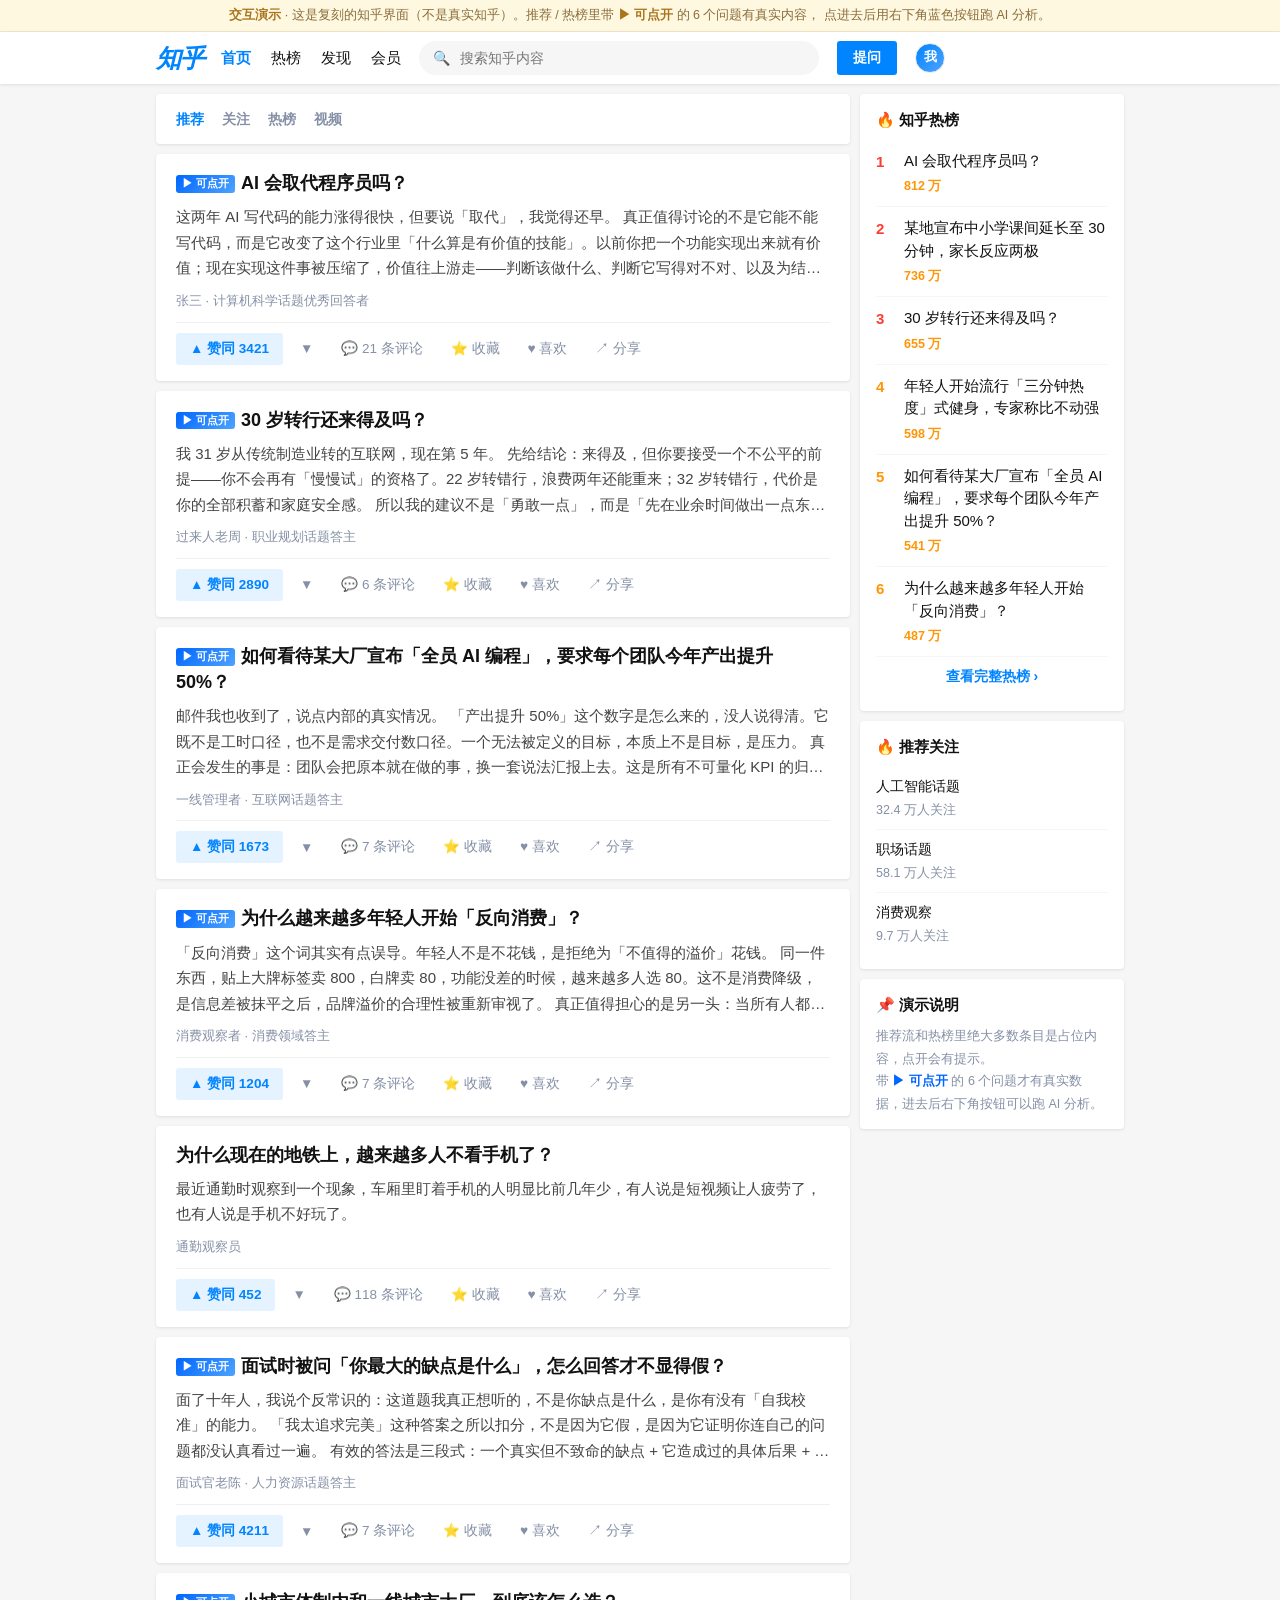
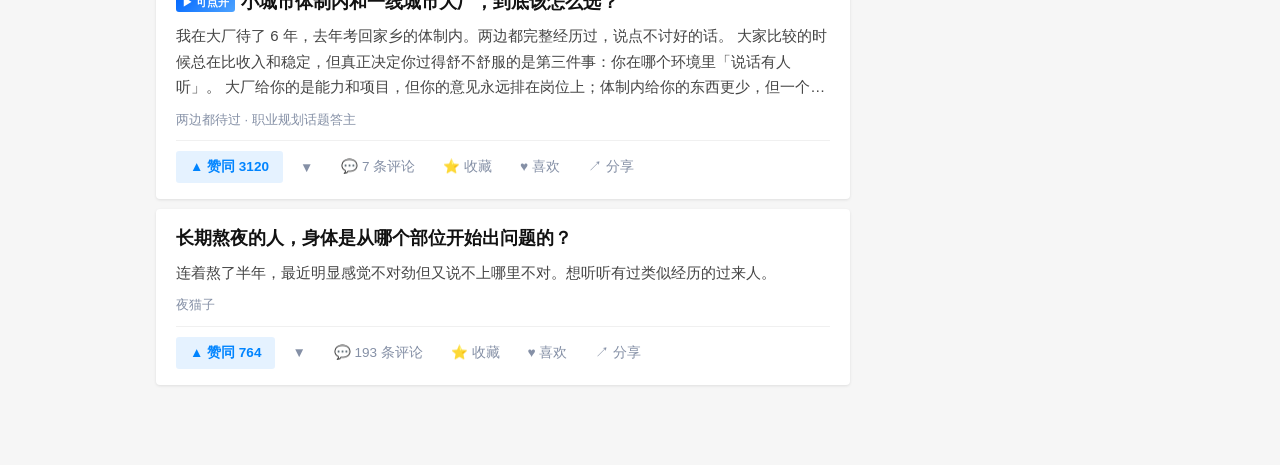
==== docs/index.html @ 2ee6fe80 "demo 上 GitHub Pages：绕开 ngrok 免费版的浏览器确认页 仓库是 public，所以把 demo.html 生成一份放到 docs/ 走 Pages 托管 —— 页面在 gith" ====
<!DOCTYPE html>
<!--
  ⚔️ 犀利评手 · 线上 Demo（复刻知乎界面）

  这一页同时干两件事，别搞混：

  1) 【交作品的公网 Demo】评委不用装扩展，打开链接就能点。
     页面自带全部样式和按钮，右下角 FAB 是五个功能的入口。
  2) 【本地联调的靶子】DOM 结构照着真知乎搭（CommentItem / data-id /
     RichContent / QuestionHeader-title），让扩展抓取走真知乎同一条路径。

  ★ 接口走同源相对路径（API = ""）★
     本地  http://localhost:8000/demo
     线上  https://你的域名/demo
     同一份代码，换域名不用改。

  ★ 结构 ★
     导航栏 → 路由：#/ 推荐  #/hot 热榜  #/discover 发现  #/vip 会员  #/q/<id> 详情
     推荐流和热榜里绝大多数条目是「演示桩」，点开会提示；
     只有 3 条（带 ▶ 标）有真实内容，能跑完整的 AI 分析流程。

  部署见「使用说明.md · 十二、把 Demo 挂到公网」。
-->
<html lang="zh-CN">
<head>
<meta charset="utf-8">
<meta name="viewport" content="width=device-width, initial-scale=1">
<title>知乎 - 有问题，就会有答案</title>
<style>
/* ═══════════════ 基础 ═══════════════ */
*{box-sizing:border-box}
body{margin:0;background:#f6f6f6;color:#121212;
  font:15px/1.6 -apple-system,BlinkMacSystemFont,"Helvetica Neue","PingFang SC","Microsoft YaHei",sans-serif}
a{color:inherit;text-decoration:none}
button{font-family:inherit}
::selection{background:#d6e8ff}

/* ═══════════════ 演示横幅 ═══════════════ */
.demo-banner{background:#fff8e1;color:#8a6d3b;font-size:12.5px;padding:6px 16px;
  border-bottom:1px solid #f0e6c8;text-align:center;line-height:1.5}
.demo-banner b{color:#a9741b}

/* ═══════════════ 顶部导航 ═══════════════ */
.zh-nav{position:sticky;top:0;z-index:900;background:#fff;box-shadow:0 1px 3px rgba(18,18,18,.1)}
.zh-nav-in{max-width:1000px;margin:0 auto;height:52px;display:flex;align-items:center;gap:18px;padding:0 16px}
.zh-logo{font-size:25px;font-weight:800;color:#0084ff;letter-spacing:-1.5px;cursor:pointer;
  font-style:italic;flex:0 0 auto;user-select:none}
.zh-tabs{display:flex;gap:20px;font-size:15px;flex:0 0 auto}
.zh-tabs a{color:#121212;padding:2px 0;cursor:pointer;white-space:nowrap}
.zh-tabs a:hover{color:#0084ff}
.zh-tabs a.on{color:#0084ff;font-weight:600}
.zh-search{flex:1 1 auto;max-width:400px;display:flex;align-items:center;gap:8px;
  background:#f6f6f6;border-radius:999px;padding:0 14px;height:34px;min-width:0}
.zh-search input{border:none;background:none;outline:none;flex:1;font-size:14px;
  font-family:inherit;min-width:0;color:#121212}
.zh-search .zh-mag{color:#8590a6;font-size:14px;flex:0 0 auto}
.zh-ask{flex:0 0 auto;padding:0 16px;height:34px;border:none;border-radius:3px;
  background:#0084ff;color:#fff;font-size:14px;font-weight:600;cursor:pointer}
.zh-ask:hover{background:#0077e6}
.zh-me{flex:0 0 auto;width:30px;height:30px;border-radius:50%;border:1px solid #ebebeb;
  background:linear-gradient(135deg,#0084ff,#4da3ff);color:#fff;font-size:13px;font-weight:600;
  display:flex;align-items:center;justify-content:center;cursor:pointer}

/* ═══════════════ 两栏布局 ═══════════════ */
.zh-main{max-width:1000px;margin:10px auto 70px;display:flex;gap:10px;
  padding:0 16px;align-items:flex-start}
.zh-content{flex:0 0 694px;max-width:694px;min-width:0}
.zh-side{flex:1 1 auto;min-width:0;position:sticky;top:62px}
@media(max-width:900px){
  .zh-main{flex-direction:column;padding:0 10px;margin-top:8px}
  .zh-content{flex:1 1 auto;max-width:none;width:100%}
  .zh-side{position:static;width:100%}
  .zh-tabs{display:none}
  .zh-search{max-width:none}
}

/* ═══════════════ 通用卡片 ═══════════════ */
.zh-card{background:#fff;border-radius:4px;box-shadow:0 1px 3px rgba(18,18,18,.1);
  margin-bottom:10px;overflow:hidden}
.zh-card-pad{padding:16px 20px}

/* ═══════════════ 问题详情头 ═══════════════ */
.zh-qhead{padding:20px 22px}
.QuestionHeader-title{margin:0;font-size:22px;font-weight:600;line-height:1.4}
.zh-qtags{margin-top:12px;display:flex;gap:8px;flex-wrap:wrap;align-items:center}
.zh-tag{background:#eef3f9;color:#4a7ab5;font-size:12px;padding:3px 9px;border-radius:3px;
  cursor:pointer}
.zh-tag:hover{background:#e2ecf8}
.zh-qbtns{margin-top:16px;display:flex;gap:10px;align-items:center;flex-wrap:wrap}
.zh-btn-blue{background:#0084ff;color:#fff;border:none;border-radius:3px;
  padding:8px 18px;font-size:14px;font-weight:600;cursor:pointer}
.zh-btn-blue:hover{background:#0077e6}
.zh-btn-ghost{background:rgba(0,132,255,.1);color:#0084ff;border:1px solid #0084ff;
  border-radius:3px;padding:8px 18px;font-size:14px;font-weight:600;cursor:pointer}
.zh-btn-ghost:hover{background:rgba(0,132,255,.18)}
.zh-btn-plain{background:#fff;color:#8590a6;border:1px solid #ebebeb;border-radius:3px;
  padding:8px 18px;font-size:14px;cursor:pointer}
.zh-bar{display:flex;gap:18px;margin-top:14px;padding-top:12px;border-top:1px solid #f0f0f0;
  font-size:13px;color:#8590a6;flex-wrap:wrap}
.zh-bar b{color:#121212;font-weight:600}

/* ═══════════════ 回答 ═══════════════ */
.zh-author{display:flex;align-items:center;gap:9px}
.zh-a-avatar{width:38px;height:38px;border-radius:50%;flex:0 0 38px;
  background:linear-gradient(135deg,#0084ff,#4da3ff);color:#fff;
  display:flex;align-items:center;justify-content:center;font-weight:600;font-size:15px}
.zh-a-meta{min-width:0}
.zh-a-name{font-size:15px;font-weight:600;color:#444}
.zh-a-badge{font-size:12px;color:#8590a6;margin-top:1px}
.RichContent{margin-top:14px;font-size:15px;line-height:1.85;color:#121212;white-space:pre-wrap}
.zh-actions{display:flex;gap:6px;margin-top:16px;align-items:center;flex-wrap:wrap}
.zh-vote{background:rgba(0,132,255,.1);color:#0084ff;font-weight:600;border:none;
  border-radius:3px;padding:7px 14px;cursor:pointer;font-size:14px}
.zh-vote.on{background:#0084ff;color:#fff}
.zh-vote-down{background:rgba(0,132,255,.1);color:#0084ff;border:none;border-radius:3px;
  padding:7px 10px;cursor:pointer;font-size:14px}
.zh-act{background:none;border:none;color:#8590a6;font-size:14px;cursor:pointer;
  padding:7px 11px;border-radius:3px}
.zh-act:hover{background:#f6f6f6;color:#175199}
.zh-cmt-count{font-size:13px;color:#8590a6;margin-top:14px;padding-top:12px;
  border-top:1px solid #f0f0f0;font-weight:600}

/* ═══════════════ 评论（对齐真知乎 DOM，扩展靠这些类名抓取） ═══════════════ */
.CommentList{margin-top:2px}
.CommentItem{padding:12px 0;border-bottom:1px solid #f6f6f6}
.CommentItem:last-child{border-bottom:none}
.CommentItem-inner{display:flex;gap:10px}
.CommentItem-avatar{width:32px;height:32px;border-radius:50%;flex:0 0 32px;
  background:#e0e6ef;color:#8590a6;font-size:13px;
  display:flex;align-items:center;justify-content:center}
.CommentItem-main{flex:1;min-width:0}
.CommentItem-author{font-size:14px;font-weight:600;color:#444}
.CommentItem-text{margin-top:4px;color:#1a1a1a;word-break:break-word;line-height:1.7}
.CommentItem-footer{margin-top:6px;font-size:13px;color:#8590a6;display:flex;
  gap:16px;align-items:center}
.CommentItem-like{background:none;border:none;padding:0;cursor:pointer;color:#8590a6;
  font-size:13px}
.CommentItem-like:hover{color:#0084ff}

/* ═══════════════ 侧栏 ═══════════════ */
.zh-side-card{background:#fff;border-radius:4px;box-shadow:0 1px 3px rgba(18,18,18,.1);
  padding:14px 16px;margin-bottom:10px}
.zh-side-title{font-size:15px;font-weight:600;margin-bottom:8px;display:flex;
  align-items:center;gap:6px}
.zh-side-item{padding:9px 0;border-bottom:1px solid #f6f6f6;cursor:pointer;
  font-size:14px;line-height:1.55}
.zh-side-item:last-child{border-bottom:none}
.zh-side-item:hover{color:#0084ff}
.zh-side-sub{font-size:12.5px;color:#8590a6;margin-top:3px}
.zh-rank{display:inline-block;width:20px;font-weight:700;color:#ff9607;flex:0 0 20px}
.zh-rank.top{color:#ff3b30}
.zh-hot-row{display:flex;gap:8px;padding:10px 0;border-bottom:1px solid #f6f6f6;
  cursor:pointer;align-items:flex-start}
.zh-hot-row:last-child{border-bottom:none}
.zh-hot-row:hover .zh-hot-title{color:#0084ff}
.zh-hot-title{font-size:15px;line-height:1.5;color:#121212}
.zh-hot-meta{font-size:12.5px;color:#8590a6;margin-top:4px}
.zh-hot-heat{color:#ff9607;font-weight:600}

/* ═══════════════ 推荐流卡片 ═══════════════ */
.feed-title{font-size:18px;font-weight:600;line-height:1.45;margin:0 0 8px;cursor:pointer;
  display:block}
.feed-title:hover{color:#175199}
.feed-excerpt{font-size:15px;line-height:1.7;color:#444;margin:0 0 10px;
  display:-webkit-box;-webkit-line-clamp:3;-webkit-box-orient:vertical;overflow:hidden}
.feed-author{font-size:13px;color:#8590a6;margin-bottom:10px}
.feed-actions{display:flex;gap:6px;align-items:center;flex-wrap:wrap;
  border-top:1px solid #f0f0f0;padding-top:10px}
.feed-actions .zh-act,.feed-actions .zh-vote{font-size:13.5px}
.zh-badge-live{display:inline-block;font-size:11px;font-weight:700;color:#fff;
  background:linear-gradient(135deg,#0066ff,#4da3ff);border-radius:3px;
  padding:1px 6px;margin-right:6px;vertical-align:2px}

/* ═══════════════ 发现 / 会员 ═══════════════ */
.disc-grid{display:grid;grid-template-columns:1fr 1fr;gap:10px}
@media(max-width:900px){.disc-grid{grid-template-columns:1fr}}
.disc-item{background:#fff;border-radius:4px;box-shadow:0 1px 3px rgba(18,18,18,.1);
  padding:16px 18px}
.disc-item h3{margin:0 0 8px;font-size:16px;font-weight:600}
.disc-item p{margin:0;font-size:13.5px;color:#8590a6;line-height:1.6}
.vip-banner{background:linear-gradient(120deg,#2b2b33,#4a4a58);color:#f5d9a0;
  border-radius:4px;padding:24px 26px;margin-bottom:10px;
  box-shadow:0 1px 3px rgba(18,18,18,.1)}
.vip-banner h2{margin:0 0 8px;font-size:20px;font-weight:700;letter-spacing:1px}
.vip-banner p{margin:0;font-size:13.5px;color:#c9c9d4;line-height:1.7}

/* ═══════════════ 空态 / 提示 ═══════════════ */
.zh-empty{background:#fff;border-radius:4px;box-shadow:0 1px 3px rgba(18,18,18,.1);
  padding:40px 24px;text-align:center;color:#8590a6;font-size:14px;line-height:1.8}
.zh-empty b{display:block;font-size:16px;color:#121212;margin-bottom:8px}
#zh-toast{position:fixed;left:50%;bottom:96px;transform:translateX(-50%) translateY(10px);
  background:rgba(18,18,18,.88);color:#fff;font-size:13.5px;line-height:1.6;
  padding:11px 18px;border-radius:8px;z-index:2147483600;max-width:min(560px,90vw);
  opacity:0;pointer-events:none;transition:opacity .2s,transform .2s;text-align:center}
#zh-toast.show{opacity:1;transform:translateX(-50%) translateY(0)}

/* ═══════════════ AI 诊断卡（争论焦点 + 立场比例条 + 相关帖子） ═══════════════ */
.zx-diagnosis{background:#fff;border-radius:4px;box-shadow:0 1px 3px rgba(18,18,18,.1);
  padding:16px 20px;margin-bottom:10px;font-size:13.5px;color:#1a1a1a;line-height:1.7}
.zx-diag-head{display:flex;align-items:center;gap:8px;font-weight:700;color:#0066ff;
  margin-bottom:10px;flex-wrap:wrap}
.zx-ai-chip{font-size:10px;font-weight:700;color:#fff;
  background:linear-gradient(135deg,#0066ff,#4da3ff);border-radius:4px;padding:2px 6px}
.zx-src{font-size:11px;font-weight:700;padding:1px 9px;border-radius:999px;
  background:#f0f0f0;color:#8590a6}
.zx-src.live{background:#e7f8f0;color:#0fa968}
.zx-src.mock{background:#fef4e6;color:#f59e0b}
.zx-src.cache{background:#ecf3ff;color:#0066ff}
.zx-core{background:#ecf3ff;border-radius:8px;padding:11px 13px;font-size:13.5px;
  line-height:1.7;color:#121212}
.zx-stance-bar{margin:12px 0 4px}
.zx-stance-bar-in{display:flex;height:16px;border-radius:8px;overflow:hidden;background:#eee}
.zx-stance-seg{height:100%;transition:width .5s ease}
.zx-stance-seg.agree{background:#0fa968}
.zx-stance-seg.neutral{background:#f59e0b}
.zx-stance-seg.oppose{background:#ef4444}
.zx-stance-labels{display:flex;justify-content:space-between;font-size:12px;
  color:#666;margin-top:6px}
.zx-progress{font-size:12.5px;color:#8590a6;margin-top:10px}
.zx-related{margin-top:12px;border-top:1px dashed #d8e6ff;padding-top:10px}
.zx-related-title{font-size:12.5px;font-weight:700;color:#0066ff;margin-bottom:6px}
.zx-related-item{font-size:13px;line-height:1.6;margin:5px 0}
.zx-related-item a{color:#0066ff}
.zx-related-item span{color:#8590a6}
.zx-err{color:#b91c1c;font-size:13px;margin-top:8px;line-height:1.7}

/* ═══════════════ 评论下的分析卡 ═══════════════ */
.zx-host{margin-top:8px}
.zx-card{background:#f4f8ff;border:1px solid #e0ecff;border-left:3px solid #0066ff;
  border-radius:8px;padding:11px 13px;font-size:13px;color:#1a1a1a;line-height:1.6;
  animation:zx-in .28s ease}
@keyframes zx-in{from{opacity:0;transform:translateY(-4px)}to{opacity:1;transform:none}}
.zx-card-head{display:flex;align-items:center;gap:8px;margin-bottom:7px}
.zx-brand{font-size:12px;font-weight:700;color:#0066ff}
.zx-stance{margin-left:auto;font-size:11px;font-weight:700;padding:2px 9px;
  border-radius:999px;white-space:nowrap}
.zx-stance.agree{background:#e7f8f0;color:#0fa968}
.zx-stance.oppose{background:#fdeceb;color:#ef4444}
.zx-stance.neutral{background:#fef4e6;color:#f59e0b}
.zx-block{background:#f5f9ff;border:1px solid #e0ecff;border-radius:7px;
  padding:7px 10px;margin-bottom:6px}
.zx-block-row{font-size:12.5px;color:#444;line-height:1.6}
.zx-block-row b{color:#1e6fff;font-size:11px;margin-right:6px}
.zx-flaws{border:1px solid #ffd9d9;background:#fff6f6;border-radius:7px;
  padding:8px 10px;margin-top:2px}
.zx-flaws-title{font-size:11px;font-weight:700;color:#ef4444;letter-spacing:1px;
  margin-bottom:5px}
.zx-flaw{display:flex;gap:8px;align-items:flex-start;margin:4px 0;font-size:12px}
.zx-flaw-badge{flex:0 0 auto;font-weight:700;color:#ef4444;background:#ffe3e3;
  border:1px solid #ffc9c9;border-radius:6px;padding:0 7px;font-size:11px;
  line-height:1.8;white-space:nowrap}
.zx-flaw-desc{color:#b91c1c;line-height:1.6}

/* ═══════════════ 悬浮 FAB（五个功能收成一个，展开式） ═══════════════ */
#zx-fab{position:fixed;right:22px;bottom:22px;z-index:2147483000}
#zx-fab-main{width:58px;height:58px;border-radius:50%;border:none;
  background:linear-gradient(135deg,#0066ff,#4da3ff);color:#fff;font-size:23px;
  cursor:pointer;box-shadow:0 6px 22px rgba(0,102,255,.45);line-height:1;
  transition:transform .2s}
#zx-fab-main:hover{transform:scale(1.06)}
#zx-fab.open #zx-fab-main{transform:rotate(45deg)}
#zx-fab-menu{position:absolute;right:2px;bottom:70px;display:none;
  flex-direction:column;gap:9px;align-items:flex-end}
#zx-fab.open #zx-fab-menu{display:flex}
.zx-fab-item{border:none;border-radius:20px;padding:10px 17px;font-size:13.5px;
  font-weight:600;color:#fff;cursor:pointer;white-space:nowrap;
  box-shadow:0 4px 14px rgba(0,0,0,.22)}
.zx-fab-item:disabled{opacity:.6;cursor:default}
.zx-fab-item.b1{background:#0066ff}
.zx-fab-item.b2{background:#00897b}
.zx-fab-item.b3{background:#7c4dff}
.zx-fab-item.b4{background:#e65100}

/* ═══════════════ 右侧抽屉（思维导图 / 写评论 / 故事） ═══════════════ */
.zx-drawer{position:fixed;top:0;right:0;width:440px;max-width:100vw;height:100vh;background:#fff;
  z-index:2147483001;box-shadow:-4px 0 24px rgba(0,0,0,.16);overflow-y:auto;
  padding:18px;box-sizing:border-box;font-size:13.5px;color:#1a1a1a;line-height:1.65}
@media(max-width:520px){.zx-drawer{width:100vw}}
.zx-drawer-mask{position:fixed;inset:0;background:rgba(0,0,0,.28);z-index:2147483000}
.zr-head{display:flex;align-items:center;gap:8px;font-size:15.5px;font-weight:700;
  color:#0066ff;margin-bottom:12px}
.zr-close{margin-left:auto;background:none;border:none;font-size:21px;cursor:pointer;
  color:#999;line-height:1}
.zr-count{color:#8590a6;font-size:12.5px;margin-bottom:10px}
.zr-draft{width:100%;min-height:110px;border:1px solid #ebebeb;border-radius:8px;
  padding:11px;font-size:13.5px;box-sizing:border-box;font-family:inherit;
  line-height:1.7;outline:none;resize:vertical}
.zr-draft:focus{border-color:#0084ff}
.zr-bar{display:flex;align-items:center;gap:10px;margin:9px 0;font-size:12.5px;
  color:#8590a6}
.zr-verdict{background:#ecf3ff;border-radius:7px;padding:10px 12px;margin-bottom:8px}
.zr-p-flaw{border:1px solid #ffd9d9;background:#fff6f6;border-radius:7px;
  padding:9px 11px;margin-bottom:7px;font-size:13px}
.zr-pf-name{font-weight:700;color:#ef4444}
.zr-pf-claim{color:#b91c1c;margin:3px 0}
.zr-pf-why{color:#444}
/* 2026-09-15：「改好的版本」(.zr-p-rewrite) 按需求去掉了 —— 用户要的是判断和
   参考资料，不是代笔。这两条留着的只有历史包袱，别再写回去。 */
.zr-viewpoint{background:#f7f7fa;border-radius:7px;padding:9px 11px;margin-bottom:7px;
  font-size:13px;color:#444;line-height:1.65}
.zr-viewpoint b{color:#1e6fff;font-size:11.5px;margin-right:6px}
.zr-p-loading{color:#8590a6;font-size:13px}
.zr-p-ok{font-size:12.5px;color:#0fa968;background:#f0fbf6;border-radius:7px;padding:8px 11px}
.zr-related-item{font-size:12.5px;line-height:1.6;padding:7px 0;border-bottom:1px solid #f0f0f0}
.zr-related-item:last-child{border-bottom:none}
.zr-related-reason{font-size:11.5px;color:#8590a6;margin-top:2px}
.zr-item{padding:11px 0;border-bottom:1px solid #f0f0f0;cursor:pointer}
.zr-item:last-child{border-bottom:none}
.zr-item:hover .zr-item-t{color:#0066ff}
.zr-item-t{font-size:14px;font-weight:600;line-height:1.5}
.zr-item-d{font-size:12.5px;color:#8590a6;margin-top:4px;line-height:1.6}

/* ═══════════════ 思维导图（真·树，带连接线） ═══════════════ */
.zx-tree{margin-top:10px;font-size:13.5px}
.zx-tree ul{list-style:none;margin:0;padding-left:18px;position:relative}
.zx-tree > ul{padding-left:0}
.zx-tree li{position:relative;padding:4px 0 4px 18px}
.zx-tree > ul > li{padding-left:0}
.zx-tree li::before{content:"";position:absolute;left:0;top:0;bottom:0;
  border-left:1px solid #cfe0ff}
.zx-tree li:last-child::before{bottom:auto;height:18px}
.zx-tree li::after{content:"";position:absolute;left:0;top:18px;width:14px;
  border-top:1px solid #cfe0ff}
.zx-tree > ul > li::before,.zx-tree > ul > li::after{display:none}
.zx-node{display:inline-block;background:#f4f8ff;border:1px solid #e0ecff;
  border-radius:6px;padding:3px 10px;line-height:1.6;color:#1a1a1a}
.zx-node.root{background:linear-gradient(135deg,#0066ff,#4da3ff);color:#fff;
  border:none;font-weight:700;padding:6px 14px;border-radius:8px;font-size:14.5px}
.zx-node.l1{background:#ecf3ff;border-color:#cfe0ff;font-weight:600;color:#12508f}

/* ── 争议地图（首屏）：阵营比例条 + 阵营卡 + 被埋没的好评论 ── */
.zc-sec{font-size:13px;font-weight:700;color:#1a1a1a;margin:14px 0 8px;display:flex;align-items:center;gap:6px}
.zc-note{font-size:12px;color:#8590a6;line-height:1.6}
.zc-bar{display:flex;height:16px;border-radius:8px;overflow:hidden;background:#eee;margin:8px 0 6px}
.zc-seg{height:100%;transition:width .4s ease}
.zc-legends{display:flex;flex-wrap:wrap;gap:6px 14px;font-size:12px;color:#444;margin-bottom:12px}
.zc-legend{display:inline-flex;align-items:center;gap:5px}
.zc-legend i{width:9px;height:9px;border-radius:3px;display:inline-block}
.zc-camp{border:1px solid #eee;border-radius:8px;padding:10px 12px;margin-bottom:8px;
  border-left:3px solid #ccc;background:#fff}
.zc-camp-head{display:flex;align-items:center;gap:8px;margin-bottom:4px}
.zc-camp-name{font-size:13px;font-weight:700;color:#1a1a1a}
.zc-camp-size{font-size:11px;color:#8590a6;margin-left:auto;white-space:nowrap}
.zc-camp-claim{font-size:12.5px;color:#444;line-height:1.6;margin-bottom:6px}
.zc-grounds{display:flex;flex-wrap:wrap;gap:5px;margin:6px 0}
.zc-ground{font-size:11px;background:#f4f8ff;border:1px solid #e0ecff;color:#12508f;
  border-radius:999px;padding:2px 9px}
.zc-quote{font-size:12.5px;color:#555;background:#fafafa;border-radius:7px;
  padding:8px 10px;line-height:1.6;margin-top:6px}
.zc-quote-who{font-size:11px;color:#8590a6;margin-top:4px}
.zc-gem{border:1px solid #e6f4ec;background:#f7fdfa;border-radius:8px;padding:9px 11px;margin-bottom:8px}
.zc-gem-meta{display:flex;gap:12px;font-size:11px;color:#8590a6;margin-bottom:4px}
.zc-gem-text{font-size:12.5px;color:#1a1a1a;line-height:1.6}
.zc-gem-why{font-size:11.5px;color:#2a9d8f;margin-top:5px;line-height:1.5}
.zc-folder{margin:14px 0 0;border-top:1px solid #f0f0f0;padding-top:10px}
</style>
</head>
<body>

<div class="demo-banner">
  <b>交互演示</b> · 这是复刻的知乎界面（不是真实知乎）。推荐 / 热榜里带 <b>▶ 可点开</b> 的 6 个问题有真实内容，
  点进去后用右下角蓝色按钮跑 AI 分析。
</div>

<nav class="zh-nav">
  <div class="zh-nav-in">
    <div class="zh-logo" id="zh-logo">知乎</div>
    <div class="zh-tabs" id="zh-tabs">
      <a data-route="#/">首页</a>
      <a data-route="#/hot">热榜</a>
      <a data-route="#/discover">发现</a>
      <a data-route="#/vip">会员</a>
    </div>
    <div class="zh-search">
      <span class="zh-mag">🔍</span>
      <input id="zh-q" placeholder="搜索知乎内容" autocomplete="off">
    </div>
    <button class="zh-ask" id="zh-ask">提问</button>
    <div class="zh-me" title="演示账号">我</div>
  </div>
</nav>

<div class="zh-main">
  <div class="zh-content" id="zh-content"></div>
  <aside class="zh-side" id="zh-side"></aside>
</div>

<div id="zx-fab" hidden>
  <div id="zx-fab-menu">
    <button class="zx-fab-item b1" id="zx-act-analyze">⚔️ 分析这个帖子的评论</button>
    <button class="zx-fab-item b3" id="zx-act-polish">✍️ 写评论 · 实时润色</button>
    <button class="zx-fab-item b2" id="zx-act-mindmap">🧠 正文转思维导图</button>
    <button class="zx-fab-item b4" id="zx-act-story">📚 知乎故事 / 知识</button>
  </div>
  <button id="zx-fab-main" title="犀利评手">✚</button>
</div>

<div id="zh-toast"></div>

<script>
/* ═══════════════════════════════════════════════════════════════
   犀利评手 · Demo 前端（纯静态，不依赖浏览器扩展）
   ═══════════════════════════════════════════════════════════════ */
(function () {
  // 同源相对路径 —— 本地 http://localhost:8000/demo 和公网部署后都不用改
  // 这一份托管在 GitHub Pages 上，页面和 API 不同源，必须写绝对地址。
  // 生成来源：backend/demo.html（那边是同源相对路径）。改完 demo.html 要重新生成，
  // 见 docs/README.md。
  const API = "https://exorcism-irritably-stump.ngrok-free.dev";
  // GitHub Pages 版专用：页面在 github.io、API 在 ngrok，不同源。
  // ngrok 免费版会对浏览器发的 GET 插一页确认页（POST 不受影响），
  // 官方给的开关就是这个头。Api 之外的一律不碰。
  const _fetch = window.fetch.bind(window);
  window.fetch = function (input, init) {
    const url = typeof input === "string" ? input : ((input && input.url) || "");
    if (url.indexOf(API) === 0) {
      init = Object.assign({}, init);
      const h = Object.assign({}, init.headers || {});
      h["ngrok-skip-browser-warning"] = "1";
      init.headers = h;
    }
    return _fetch(input, init);
  };


  // 调样式又不想烧直答额度时，在控制台执行：localStorage.zhaMock = 1
  // 恢复真实调用：localStorage.removeItem("zhaMock")
  // ⚠ 绝对不要把它写成常量 true —— 那样线上演示永远显示假数据。
  const FORCE = (() => {
    try { return localStorage.getItem("zhaMock") ? "?force=mock" : ""; } catch (e) { return ""; }
  })();

  function esc(s) { const d = document.createElement("div"); d.textContent = s == null ? "" : String(s); return d.innerHTML; }

  let toastTimer = null;
  function toast(msg, ms) {
    const t = document.getElementById("zh-toast");
    t.innerHTML = msg;
    t.classList.add("show");
    clearTimeout(toastTimer);
    toastTimer = setTimeout(() => t.classList.remove("show"), ms || 3200);
  }

  /* ═══════════ 数据 ═══════════ */

  // 三个「真的有内容」的问题。评论写作 [作者, 正文, 赞数]
  const QUESTIONS = {
    q1: {
      title: "AI 会取代程序员吗？",
      topics: ["计算机", "人工智能", "职业发展"],
      followers: "1.2 万",
      views: "18.7 万",
      answers: [
        {
          id: "a1", author: "张三", avatar: "张", badge: "计算机科学话题优秀回答者",
          likes: 3421,
          content: "这两年 AI 写代码的能力涨得很快，但要说「取代」，我觉得还早。\n\n真正值得讨论的不是它能不能写代码，而是它改变了这个行业里「什么算是有价值的技能」。以前你把一个功能实现出来就有价值；现在实现这件事被压缩了，价值往上游走——判断该做什么、判断它写得对不对、以及为结果负责。\n\n所以我的结论是：被取代的不是程序员，是「只负责把需求翻译成代码」这个岗位形态。",
          comments: [
            ["李工程师", "AI 就是个提效工具，程序员的价值会从写代码转向做架构和判断。会用它的人不会被淘汰，拒绝用的人才会。", 213],
            ["老王", "扯淡。我们团队用了半年，AI 只能写写样板代码，稍微复杂一点的业务逻辑就开始胡说八道，每次都要人工兜底，反而更慢。", 187],
            ["陈某某", "我觉得关键不是会不会取代，而是初级岗位会先消失。以前招 5 个初级，现在招 1 个能指挥 AI 的。", 156],
            ["数据派", "某机构 2025 年的报告说，用了 AI 的团队平均产出提升 26%，但同时代码返工率上升了 11%。这组数字比吵架有用。", 142],
            ["路人甲", "程序员就是矫情，当年计算器出来的时候算盘师傅也这么喊，现在谁还记得算盘？", 98],
            ["怀疑论者", "说 AI 取代程序员的，基本都是卖课的。真正在一线的人根本没时间发帖，都在改 bug。", 88],
            ["十二年后端", "我做了 12 年后端，说句掏心窝的话：AI 最可怕的不是写代码，是它让管理层觉得「不需要那么多人了」。我们组今年 HC 直接砍半。", 76],
            ["冷静一下", "楼上的担心是有道理的，但 HC 砍半跟 AI 关系不大吧，大环境本来就是降本增效，AI 只是个好用的借口。", 64],
            ["应届生小张", "作为一个刚毕业的人，我确实焦虑。投了 200 份简历没回音，看到这个帖子更慌了。", 52],
            ["教育观察", "这个话题其实应该放到教育层面聊——如果 AI 能做初级工作，那大学还该不该教那些基础语法？", 41],
            ["一线搬砖", "补充一个数据点：我们公司上 Copilot 之后，写代码是快了，但 code review 的时间反而涨了，因为要花更多精力看它有没有埋坑。", 37],
            ["并发老哥", "AI 写不了并发，这是硬伤。真出线上问题的时候，它给的那些方案一个都不能用，还得人来扛。", 29],
            ["附议", "楼上说得对，工具就是工具。", 12],
            ["谁的代码不是抄的", "笑死，谁的代码不是抄的？AI 抄得比人快而已，凭什么说它不行。", 8],
            ["老油条", "说白了，还是看老板想不想裁人。AI 只是给了个由头，想裁的总能找到理由。", 5],
          ],
        },
        {
          id: "a2", author: "李四", avatar: "李", badge: "互联网行业从业者",
          likes: 876,
          content: "补充一个被忽略的角度：AI 对程序员的冲击是不均匀的。\n\n写 CRUD、写胶水代码、写单元测试这一类「规格明确」的活，确实在被快速吃掉。但排查线上问题、做技术选型、跟产品吵架这三件事，AI 目前一点脾气都没有。\n\n所以与其焦虑「会不会被取代」，不如看看自己每天的时间花在这两类事上各占多少。",
          comments: [
            ["架构师老赵", "同意「不均匀」这个说法。我们组现在招人的标准已经变了，不太看你会不会写某个框架，看你能不能把一个模糊需求拆清楚。", 89],
            ["小透明", "排查线上问题 AI 真的不行吗？我最近用 AI 分析日志挺顺的。", 42],
            ["运维老兵", "日志分析是模式匹配，那是 AI 强项。但「这个报警该不该半夜叫醒人」这种判断它做不了，因为它不承担后果。", 61],
            ["产品经理甲", "看到「跟产品吵架」被点名了，笑不出来。", 133],
            ["刚转行的", "那像我这种半路出家、基础不牢的，是不是等于被判死刑了。", 27],
            ["夜校学生", "楼上的别慌，我 32 岁转的行，现在第二年。工具变了而已，逻辑思维和脸皮厚度才是硬通货。", 55],
          ],
        },
      ],
    },

    q2: {
      title: "为什么越来越多年轻人开始「反向消费」？",
      topics: ["消费", "社会现象", "年轻人"],
      followers: "8734",
      views: "9.2 万",
      answers: [
        {
          id: "b1", author: "消费观察者", avatar: "消", badge: "消费领域答主",
          likes: 1204,
          content: "「反向消费」这个词其实有点误导。年轻人不是不花钱，是拒绝为「不值得的溢价」花钱。\n\n同一件东西，贴上大牌标签卖 800，白牌卖 80，功能没差的时候，越来越多人选 80。这不是消费降级，是信息差被抹平之后，品牌溢价的合理性被重新审视了。\n\n真正值得担心的是另一头：当所有人都在比价，愿意为设计、为品质多付钱的人变少，创新就没人为它买单了。",
          comments: [
            ["月光族代表", "说白了就是没钱。别把被迫省钱包装成理性选择，我要是年入百万我也想买什么买什么。", 342],
            ["理性派", "不完全同意。我年收入还行，但确实不买名牌包了，因为发现背出去也没人在意。溢价买的是自我感觉，这几年这东西贬值了。", 198],
            ["品牌策划", "作为从业者说一句：溢价的支撑是「别人认」，一旦社交场景变少，溢价立刻崩。所以不是年轻人变了，是场景没了。", 156],
            ["小城青年", "我们这儿的反向消费是反向的：越是小地方越看重牌子，反而是大城市的人穿得随便。", 121],
            ["实习生小林", "刚工作那年买了个大牌包，吃了一个月泡面。现在想想挺后悔的，但当时觉得那是融入同事的入场券。", 88],
            ["经济学家迷", "这其实就是典型的「凡勃伦商品」失效。经济下行期，炫耀性消费的收益下降得比成本快。", 63],
            ["怀疑一切", "楼上动不动就搬概念。有没有可能就是单纯大家兜里钱少了？", 41],
          ],
        },
      ],
    },

    q3: {
      title: "30 岁转行还来得及吗？",
      topics: ["职业发展", "转行", "职场"],
      followers: "2.1 万",
      views: "35.6 万",
      answers: [
        {
          id: "c1", author: "过来人老周", avatar: "周", badge: "职业规划话题答主",
          likes: 2890,
          content: "我 31 岁从传统制造业转的互联网，现在第 5 年。\n\n先给结论：来得及，但你要接受一个不公平的前提——你不会再有「慢慢试」的资格了。22 岁转错行，浪费两年还能重来；32 岁转错行，代价是你的全部积蓄和家庭安全感。\n\n所以我的建议不是「勇敢一点」，而是「先在业余时间做出一点东西，用它换到第一个机会，再辞职」。顺序反了，大概率变成事故。",
          comments: [
            ["焦虑的三十岁", "道理都懂，但业余时间做东西真的好难，每天下班就十点了。", 176],
            ["两个娃的爸", "已婚已育的更要慎重。我当年裸辞转行，家里经济断了一年，现在回头看不后悔但绝不敢再选一次。", 214],
            ["HR 视角", "从招聘方说个实话：30 岁转行的简历，我们看的是「你为新方向已经做了什么」，不是「你有多想转」。有作品、有项目，门槛就低很多。", 302],
            ["刚被裁的", "所以现在这行情，转行是不是得更谨慎了。", 95],
            ["乐观派", "我 35 转的，现在挺好。别把年龄当借口，很多人是拿年龄掩饰自己一直没行动。", 88],
            ["反向鸡汤", "楼上的幸存者偏差有点重。你成功了不代表这条路对多数人成立，尤其是背着房贷的人。", 143],
          ],
        },
      ],
    },

    q4: {
      title: "如何看待某大厂宣布「全员 AI 编程」，要求每个团队今年产出提升 50%？",
      topics: ["互联网", "人工智能", "企业管理"],
      followers: "1.6 万",
      views: "24.3 万",
      answers: [
        {
          id: "d1", author: "一线管理者", avatar: "管", badge: "互联网话题答主",
          likes: 1673,
          content: "邮件我也收到了，说点内部的真实情况。\n\n「产出提升 50%」这个数字是怎么来的，没人说得清。它既不是工时口径，也不是需求交付数口径。一个无法被定义的目标，本质上不是目标，是压力。\n\n真正会发生的事是：团队会把原本就在做的事，换一套说法汇报上去。这是所有不可量化 KPI 的归宿。\n\n我不是反对用 AI，我是反对把管理问题写成技术问题。",
          comments: [
            ["打工人丙", "「一个无法被定义的目标，本质上不是目标，是压力」这句我要抄下来。", 421],
            ["中层挣扎", "作为被夹在中间的人说一句：上面要数字，下面要喘气，最后只能我自己编。这个制度最消耗的就是中层。", 318],
            ["技术乐观派", "也不用这么悲观吧。产出的口径定下来，认真用 AI 的团队确实能提不少，我们组试点三个月效果挺明显的。", 187],
            ["质疑者", "那你们组提升归因做过吗？到底是 AI 带来的，还是本来业务就有波峰？", 233],
            ["HR 小声说", "补充一个信息：这封邮件发出来的同一周，我们部门暂停了校招。所以这个「50%」是留着做裁员依据的。", 502],
            ["理性讨论", "楼上这个推论太快了。停招和提效要求可能只是同一个降本周期里的两件独立的事。", 96],
            ["前员工", "我去年从这家走的。这种口号式目标每两年一轮，每次的结果都是老人走一批、新人扛更多。", 158],
          ],
        },
      ],
    },

    q5: {
      title: "面试时被问「你最大的缺点是什么」，怎么回答才不显得假？",
      topics: ["求职", "面试", "职场"],
      followers: "3.4 万",
      views: "52.1 万",
      answers: [
        {
          id: "e1", author: "面试官老陈", avatar: "陈", badge: "人力资源话题答主",
          likes: 4211,
          content: "面了十年人，我说个反常识的：这道题我真正想听的，不是你缺点是什么，是你有没有「自我校准」的能力。\n\n「我太追求完美」这种答案之所以扣分，不是因为它假，是因为它证明你连自己的问题都没认真看过一遍。\n\n有效的答法是三段式：一个真实但不致命的缺点 + 它造成过的具体后果 + 你为此建立的对策。只要第三段是具体的机制而不是「我以后会注意」，这道题你就赢了。",
          comments: [
            ["求职小白", "那如果我真实的缺点就是致命的那种呢？比如拖延很严重。", 288],
            ["面试官老陈", "回复楼上的：那就说它具体影响过的那一小块，然后说你用什么外部约束兜住。面试不是忏悔，是证明你有办法跟自己的毛病共存。", 512],
            ["HR 视角", "补充：候选人说「我沟通不够主动」，我们反而会觉得可信。最怕的是答完这道题，你还是一个没有任何缺陷的人。", 341],
            ["被刷过三次", "我上次答「我有时候过于关注细节」，面试官直接问「举个例子」，我当时就卡住了。没有例子支撑的缺点全是套话。", 276],
            ["杠一下", "说得这么好听，那为什么还有那么多公司拿这道题筛人？本质上就是想要个「听话但别太平庸」的答案。", 189],
            ["刚拿到 offer", "我最后用的答法是：我不擅长在会议上临时被问数据，所以我养成了随身记指标的习惯。面试官点头了，然后拿到了。", 402],
            ["职场老油条", "这道题的标准答案只有一句：说一个你能改的，别说一个改不了的。", 167],
          ],
        },
      ],
    },

    q6: {
      title: "小城市体制内和一线城市大厂，到底该怎么选？",
      topics: ["职业选择", "公务员", "互联网"],
      followers: "2.8 万",
      views: "41.9 万",
      answers: [
        {
          id: "f1", author: "两边都待过", avatar: "两", badge: "职业规划话题答主",
          likes: 3120,
          content: "我在大厂待了 6 年，去年考回家乡的体制内。两边都完整经历过，说点不讨好的话。\n\n大家比较的时候总在比收入和稳定，但真正决定你过得舒不舒服的是第三件事：你在哪个环境里「说话有人听」。\n\n大厂给你的是能力和项目，但你的意见永远排在岗位上；体制内给你的东西更少，但一个 35 岁的人在那里说一句话，分量是实打实的。\n\n所以这不是钱的选择，是「你想在哪套评价体系里变老」的选择。",
          comments: [
            ["小城公务员", "「你想在哪套评价体系里变老」说得太准了。我回来三年，最大的变化是终于不焦虑年龄了。", 456],
            ["大厂 P7", "反过来讲，我认识回去的人里，后悔的比留下的多。落差不是钱，是周围人讨论的东西你完全不关心了。", 389],
            ["刚毕业的", "那像我这种还没进去的，是不是选哪个都错不了太多。", 134],
            ["过来人", "回复楼上：25 岁选错几乎没有成本，35 岁选错基本没有退路。这道题的答案跟年龄强相关。", 367],
            ["两地分居", "还有个没人提的变量：你另一半在哪。我身边因为这个问题散掉的比因为钱散掉的多。", 289],
            ["务实派", "别把它想成不可逆。先在大厂攒三年本金和技能，再回去考，这条路比直接回去稳得多。", 312],
            ["体制内十年", "这条我要泼点冷水：年龄限制卡得死，很多岗位 30 岁之后基本没机会了，「先攒几年再回」不是对所有岗位都成立。", 245],
          ],
        },
      ],
    },
  };

  // 能点开的 6 个问题（其余条目是演示桩）
  const REAL_IDS = ["q1", "q2", "q3", "q4", "q5", "q6"];

  // 推荐流：只有带 q 的那几条能点开，其余是演示桩
  const FEED = [
    { q: "q1" },
    { q: "q3" },
    { q: "q4" },
    { q: "q2" },
    { title: "为什么现在的地铁上，越来越多人不看手机了？",
      excerpt: "最近通勤时观察到一个现象，车厢里盯着手机的人明显比前几年少，有人说是短视频让人疲劳了，也有人说是手机不好玩了。",
      author: "通勤观察员", likes: 452, comments: 118 },
    { q: "q5" },
    { q: "q6" },
    { title: "长期熬夜的人，身体是从哪个部位开始出问题的？",
      excerpt: "连着熬了半年，最近明显感觉不对劲但又说不上哪里不对。想听听有过类似经历的过来人。",
      author: "夜猫子", likes: 764, comments: 193 },
  ];

  // 热榜
  const HOT = [
    { q: "q1", heat: "812 万", tag: "科技" },
    { title: "某地宣布中小学课间延长至 30 分钟，家长反应两极", heat: "736 万", tag: "教育" },
    { q: "q3", heat: "655 万", tag: "职场" },
    { title: "年轻人开始流行「三分钟热度」式健身，专家称比不动强", heat: "598 万", tag: "健康" },
    { q: "q4", heat: "541 万", tag: "科技" },
    { q: "q2", heat: "487 万", tag: "社会" },
    { title: "为什么电影越来越长了？平均时长十年涨了 18 分钟", heat: "452 万", tag: "影视" },
    { title: "一线城市房租连续三个月下降，房东开始主动降价", heat: "418 万", tag: "房产" },
    { title: "有研究称每天走 8000 步收益最大，超过反而没用", heat: "386 万", tag: "健康" },
    { title: "外卖平台试点「不需要餐具」默认勾选，塑料用量下降 3 成", heat: "352 万", tag: "环保" },
    { q: "q5", heat: "321 万", tag: "职场" },
    { title: "年轻人为什么开始重新用现金了？", heat: "298 万", tag: "社会" },
    { title: "某高校开设「恋爱课」被抢爆，老师说第一课教的是沟通", heat: "276 万", tag: "教育" },
    { title: "长时间戴耳机导致听力下降，20 岁人群检出率上升", heat: "251 万", tag: "健康" },
    { title: "「预制菜进校园」争议后，多地开始要求明示菜品来源", heat: "233 万", tag: "社会" },
    { title: "为什么现在的新游戏都不做单机剧情了？", heat: "210 万", tag: "游戏" },
    { title: "上班摸鱼时到底该干点什么，才能不算浪费时间？", heat: "188 万", tag: "职场" },
    { title: "城市里「付费自习室」悄悄变多，一小时 8 块钱值不值", heat: "167 万", tag: "社会" },
    { q: "q6", heat: "149 万", tag: "职场" },
    { title: "为什么越长大越难交到新朋友？", heat: "131 万", tag: "心理" },
  ];

  /* ═══════════ 路由 ═══════════ */
  const NAV = [
    { hash: "#/", label: "首页" },
    { hash: "#/hot", label: "热榜" },
    { hash: "#/discover", label: "发现" },
    { hash: "#/vip", label: "会员" },
  ];

  function currentRoute() {
    const h = location.hash || "#/";
    const m = h.match(/^#\/q\/([^/?]+)/);
    if (m) return { name: "question", id: m[1] };
    if (h.startsWith("#/hot")) return { name: "hot" };
    if (h.startsWith("#/discover")) return { name: "discover" };
    if (h.startsWith("#/vip")) return { name: "vip" };
    return { name: "home" };
  }

  function go(hash) { location.hash = hash; }

  function markTabs(name) {
    document.querySelectorAll("#zh-tabs a").forEach((a) => {
      const r = a.getAttribute("data-route");
      const active =
        (r === "#/" && name === "home") ||
        (r === "#/hot" && name === "hot") ||
        (r === "#/discover" && name === "discover") ||
        (r === "#/vip" && name === "vip");
      a.classList.toggle("on", active);
    });
  }

  /* ═══════════ 渲染：列表条目 ═══════════ */

  function liveChip() { return `<span class="zh-badge-live">▶ 可点开</span>`; }

  function feedCard(item) {
    if (item.q) {
      const Q = QUESTIONS[item.q];
      const ans = Q.answers[0];
      return `<div class="zh-card zh-card-pad">
        <a class="feed-title" href="#/q/${item.q}">${liveChip()}${esc(Q.title)}</a>
        <p class="feed-excerpt">${esc(ans.content.replace(/\n+/g, " "))}</p>
        <div class="feed-author">${esc(ans.author)} · ${esc(ans.badge)}</div>
        <div class="feed-actions">
          <button class="zh-vote">▲ 赞同 ${ans.likes}</button>
          <button class="zh-act">▼</button>
          <button class="zh-act">💬 ${Q.answers.reduce((n, a) => n + a.comments.length, 0)} 条评论</button>
          <button class="zh-act">⭐ 收藏</button>
          <button class="zh-act">♥ 喜欢</button>
          <button class="zh-act">↗ 分享</button>
        </div>
      </div>`;
    }
    return `<div class="zh-card zh-card-pad" data-stub="1">
      <div class="feed-title">${esc(item.title)}</div>
      <p class="feed-excerpt">${esc(item.excerpt)}</p>
      <div class="feed-author">${esc(item.author)}</div>
      <div class="feed-actions">
        <button class="zh-vote">▲ 赞同 ${item.likes}</button>
        <button class="zh-act">▼</button>
        <button class="zh-act">💬 ${item.comments} 条评论</button>
        <button class="zh-act">⭐ 收藏</button>
        <button class="zh-act">♥ 喜欢</button>
        <button class="zh-act">↗ 分享</button>
      </div>
    </div>`;
  }

  function hotRow(item, i) {
    const cls = i < 3 ? "zh-rank top" : "zh-rank";
    if (item.q) {
      return `<div class="zh-hot-row" data-go="#/q/${item.q}">
        <span class="${cls}">${i + 1}</span>
        <div><div class="zh-hot-title">${liveChip()}${esc(QUESTIONS[item.q].title)}</div>
        <div class="zh-hot-meta"><span class="zh-hot-heat">${esc(item.heat)}热度</span> · ${esc(item.tag)}</div></div>
      </div>`;
    }
    return `<div class="zh-hot-row" data-stub="1">
      <span class="${cls}">${i + 1}</span>
      <div><div class="zh-hot-title">${esc(item.title)}</div>
      <div class="zh-hot-meta"><span class="zh-hot-heat">${esc(item.heat)}热度</span> · ${esc(item.tag)}</div></div>
    </div>`;
  }

  /* ═══════════ 渲染：整页 ═══════════ */

  function renderHome() {
    const content = `<div class="zh-card" style="padding:14px 20px;display:flex;gap:18px;font-size:14px;font-weight:600;color:#8590a6">
        <span style="color:#0084ff">推荐</span><span>关注</span><span>热榜</span><span>视频</span>
      </div>` + FEED.map(feedCard).join("");
    const side = `
      ${sideHot()}
      <div class="zh-side-card">
        <div class="zh-side-title">🔥 推荐关注</div>
        <div class="zh-side-item">人工智能话题 <div class="zh-side-sub">32.4 万人关注</div></div>
        <div class="zh-side-item">职场话题 <div class="zh-side-sub">58.1 万人关注</div></div>
        <div class="zh-side-item">消费观察 <div class="zh-side-sub">9.7 万人关注</div></div>
      </div>
      <div class="zh-side-card">
        <div class="zh-side-title">📌 演示说明</div>
        <div class="zh-side-sub" style="line-height:1.8">
          推荐流和热榜里绝大多数条目是占位内容，点开会有提示。<br>
          带 <b style="color:#0066ff">▶ 可点开</b> 的 6 个问题才有真实数据，进去后右下角按钮可以跑 AI 分析。
        </div>
      </div>`;
    paint(content, side);
  }

  function sideHot() {
    return `<div class="zh-side-card">
      <div class="zh-side-title">🔥 知乎热榜</div>
      ${HOT.slice(0, 6).map((it, i) => {
        const cls = i < 3 ? "zh-rank top" : "zh-rank";
        const title = it.q ? QUESTIONS[it.q].title : it.title;
        const go_ = it.q ? `data-go="#/q/${it.q}"` : `data-stub="1"`;
        return `<div class="zh-hot-row" ${go_}><span class="${cls}">${i + 1}</span>
          <div><div class="zh-hot-title">${esc(title)}</div>
          <div class="zh-hot-meta"><span class="zh-hot-heat">${esc(it.heat)}</span></div></div></div>`;
      }).join("")}
      <div class="zh-side-item" data-go="#/hot" style="text-align:center;color:#0084ff;font-weight:600;border-bottom:none">查看完整热榜 ›</div>
    </div>`;
  }

  function renderHot() {
    const content = `<div class="zh-card">
      <div class="zh-card-pad" style="border-bottom:1px solid #f0f0f0">
        <div style="font-size:19px;font-weight:700">知乎热榜</div>
        <div class="zh-side-sub" style="margin-top:4px">每 10 分钟更新一次 · 演示数据</div>
      </div>
      <div class="zh-card-pad" style="padding-top:4px;padding-bottom:4px">
        ${HOT.map(hotRow).join("")}
      </div>
    </div>`;
    const side = `${sideHot()}
      <div class="zh-side-card">
        <div class="zh-side-title">📊 榜单说明</div>
        <div class="zh-side-sub" style="line-height:1.8">热度由浏览、回答、互动等多项指标加权得出，仅代表站内讨论热度。</div>
      </div>`;
    paint(content, side);
  }

  function renderDiscover() {
    const content = `<div class="disc-grid">
      <div class="disc-item"><h3>今天看什么</h3><p>每天一个值得展开聊的问题，已经更新到第 412 期。</p></div>
      <div class="disc-item"><h3>圆桌讨论</h3><p>「AI 之后，我们还需要学什么」正在进行中，已有 128 位答主参与。</p></div>
      <div class="disc-item"><h3>专栏推荐</h3><p>深度长文，通常 3000 字以上，适合通勤时慢慢读。</p></div>
      <div class="disc-item"><h3>热门话题</h3><p>人工智能、职场、消费观察、心理健康、教育。</p></div>
    </div>
    <div class="zh-card" style="margin-top:10px">
      <div class="zh-card-pad">
        <div class="zh-side-title">🎯 编辑精选</div>
        ${HOT.slice(0, 5).map((it, i) => {
          const title = it.q ? QUESTIONS[it.q].title : it.title;
          const go_ = it.q ? `data-go="#/q/${it.q}"` : `data-stub="1"`;
          return `<div class="zh-side-item" ${go_}>${it.q ? liveChip() : ""}${esc(title)}</div>`;
        }).join("")}
      </div>
    </div>`;
    paint(content, sideHot());
  }

  function renderVip() {
    const content = `<div class="vip-banner">
        <h2>盐选会员</h2>
        <p>解锁 10000+ 优质电子书、专栏与 Live 讲座<br>会员专属标识 · 评论区优先展示</p>
      </div>
      <div class="zh-card">
        <div class="zh-card-pad">
          <div class="zh-side-title">📚 会员推荐内容</div>
          <div class="zh-side-item">《AI 时代的技术人成长路径》 <div class="zh-side-sub">专栏 · 24 讲 · 3.2 万人学过</div></div>
          <div class="zh-side-item">《消费社会是如何形成的》 <div class="zh-side-sub">电子书 · 8.9 万字</div></div>
          <div class="zh-side-item">《转行这件事，先想清楚这三件事》 <div class="zh-side-sub">Live 讲座 · 时长 92 分钟</div></div>
        </div>
      </div>`;
    paint(content, sideHot());
  }

  function renderQuestion(id) {
    const Q = QUESTIONS[id];
    if (!Q) { renderNotFound(); return; }

    const totalComments = Q.answers.reduce((n, a) => n + a.comments.length, 0);
    let html = `<div class="zh-card zh-qhead">
      <h1 class="QuestionHeader-title">${esc(Q.title)}</h1>
      <div class="zh-qtags">
        ${Q.topics.map((t) => `<span class="zh-tag">${esc(t)}</span>`).join("")}
      </div>
      <div class="zh-qbtns">
        <button class="zh-btn-blue" data-stub="1">关注问题</button>
        <button class="zh-btn-ghost" data-stub="1">写回答</button>
        <button class="zh-btn-plain" data-stub="1">邀请回答</button>
        <button class="zh-btn-plain" data-stub="1">好问题</button>
        <button class="zh-btn-plain" data-stub="1">💬 添加评论</button>
        <button class="zh-btn-plain" data-stub="1">⋯</button>
      </div>
      <div class="zh-bar">
        <span><b>${Q.answers.length}</b> 个回答</span>
        <span><b>${esc(Q.followers)}</b> 人关注</span>
        <span><b>${esc(Q.views)}</b> 次浏览</span>
      </div>
    </div>`;

    // AI 诊断卡先占位（点分析后才填内容），保证点下去立刻有反馈
    html += `<div class="zx-diagnosis" id="zx-diag" hidden></div>`;

    for (const a of Q.answers) {
      html += `<div class="zh-card">
        <div class="zh-card-pad" style="padding-bottom:6px">
          <div class="zh-author">
            <div class="zh-a-avatar">${esc(a.avatar)}</div>
            <div class="zh-a-meta">
              <div class="zh-a-name">${esc(a.author)}</div>
              <div class="zh-a-badge">${esc(a.badge)}</div>
            </div>
          </div>
          <div class="RichContent">${esc(a.content)}</div>
          <div class="zh-actions">
            <button class="zh-vote">▲ 赞同 ${a.likes}</button>
            <button class="zh-vote-down">▼</button>
            <button class="zh-act" data-stub="1">💬 添加评论</button>
            <button class="zh-act" data-stub="1">⭐ 收藏</button>
            <button class="zh-act" data-stub="1">♥ 喜欢</button>
            <button class="zh-act" data-stub="1">↗ 分享</button>
            <button class="zh-act" data-stub="1">⋯</button>
          </div>
        </div>
        <div class="zh-card-pad" style="padding-top:0">
          <div class="zh-cmt-count" style="border-top:1px solid #f0f0f0">评论 <span style="color:#8590a6;font-weight:400">${a.comments.length}</span></div>
          <div class="CommentList">
            ${a.comments.map((c, i) => {
              const cid = `${a.id}-c${i + 1}`;
              return `<div class="CommentItem" data-id="${cid}">
                <div class="CommentItem-inner">
                  <div class="CommentItem-avatar">${esc(c[0].slice(0, 1))}</div>
                  <div class="CommentItem-main">
                    <span class="CommentItem-author">${esc(c[0])}</span>
                    <div class="CommentItem-text">${esc(c[1])}</div>
                    <div class="CommentItem-footer">
                      <button class="CommentItem-like">赞同<span class="CommentItem-likeCount">${c[2]}</span></button>
                      <button class="CommentItem-like" data-stub="1">回复</button>
                    </div>
                  </div>
                </div>
              </div>`;
            }).join("")}
          </div>
        </div>
      </div>`;
    }

    const side = `
      <div class="zh-side-card">
        <div class="zh-side-title">📄 相关问题</div>
        ${REAL_IDS.filter((k) => k !== id).map((k) =>
          `<div class="zh-side-item" data-go="#/q/${k}">${liveChip()}${esc(QUESTIONS[k].title)}</div>`).join("")}
        <div class="zh-side-item" data-stub="1">程序员转行能做什么？</div>
        <div class="zh-side-item" data-stub="1">人工智能会先取代哪些职业？</div>
      </div>
      ${sideHot()}
      <div class="zh-side-card">
        <div class="zh-side-title">⚔️ 这个页面能做什么</div>
        <div class="zh-side-sub" style="line-height:1.9">
          右下角蓝色按钮展开 4 个功能：<br>
          · 分析评论区：逐条标立场 / 意思 / 推理链 / 逻辑漏洞<br>
          · 立场比例条 + 争论焦点 + 相关帖子<br>
          · 正文转思维导图<br>
          · 写评论实时挑漏洞<br>
          当前页共 <b>${totalComments}</b> 条评论可供分析。
        </div>
      </div>`;
    paint(html, side);
  }

  function renderNotFound() {
    paint(`<div class="zh-empty"><b>这个问题不存在</b>演示页只有 6 个问题有真实内容。
      <div style="margin-top:14px"><button class="zh-btn-blue" data-go="#/">回到首页</button></div></div>`,
      sideHot());
  }

  function paint(contentHtml, sideHtml) {
    document.getElementById("zh-content").innerHTML = contentHtml;
    document.getElementById("zh-side").innerHTML = sideHtml;
    const r = currentRoute();
    markTabs(r.name);
    // 只有详情页才显示 AI 功能
    document.getElementById("zx-fab").hidden = r.name !== "question";
    window.scrollTo(0, 0);
  }

  /* ═══════════ 点击绑定（事件委托） ═══════════ */
  document.addEventListener("click", (e) => {
    const live = e.target.closest("[data-go]");
    if (live) { go(live.getAttribute("data-go")); return; }

    // 「赞同」按钮点一下变蓝，纯装饰
    const vote = e.target.closest(".zh-vote");
    if (vote) { vote.classList.toggle("on"); return; }

    const stub = e.target.closest("[data-stub]");
    if (stub) {
      toast("这是演示桩 · 只有带 <b>▶ 可点开</b> 的 6 个问题有真实内容<br>去首页或热榜找找看");
      return;
    }
  });

  document.getElementById("zh-logo").onclick = () => go("#/");
  document.getElementById("zh-ask").onclick = () => toast("演示页没接提问功能，右上角是装饰");
  document.querySelector(".zh-me").onclick = () => toast("演示账号 · 没有登录流程");

  const searchInput = document.getElementById("zh-q");
  searchInput.addEventListener("keydown", (e) => {
    if (e.key !== "Enter") return;
    const kw = searchInput.value.trim();
    if (!kw) return;
    const hit = Object.keys(QUESTIONS).find((k) => QUESTIONS[k].title.includes(kw));
    if (hit) { go("#/q/" + hit); searchInput.value = ""; }
    else toast(`演示页没接知乎搜索。<br>搜「AI」「消费」「转行」「面试」「体制内」能匹配到 6 个真实问题`);
  });

  window.addEventListener("hashchange", route);
  function route() {
    const r = currentRoute();
    if (r.name === "question") renderQuestion(r.id);
    else if (r.name === "hot") renderHot();
    else if (r.name === "discover") renderDiscover();
    else if (r.name === "vip") renderVip();
    else renderHome();
  }

  /* ═══════════════════════════════════════════════
     AI 功能（真实调用后端）
     ═══════════════════════════════════════════════ */

  function normalizeStance(s) {
    const t = (s || "").toLowerCase();
    if (/支持|赞成|同意|肯定|正方|agree|pro|support/.test(t)) return "agree";
    if (/反对|驳斥|质疑|否定|反方|唱衰|oppose|con|against/.test(t)) return "oppose";
    return "neutral";
  }
  // cls 必须和 CSS 里的 .zx-stance.agree 对上
  function stanceMeta(s) {
    const n = normalizeStance(s);
    if (n === "agree") return { cls: "agree", ico: "🟢", label: "赞成" };
    if (n === "oppose") return { cls: "oppose", ico: "🔴", label: "反对" };
    return { cls: "neutral", ico: "🟡", label: "中立" };
  }
  function parseFlaw(str) {
    const m = String(str).match(/^([^：:]+)[：:]\s*([\s\S]*)$/);
    return m ? { name: m[1].trim(), desc: m[2].trim() } : { name: String(str), desc: "" };
  }

  function barHtml(stats) {
    if (!stats) return "";
    const agree = stats.agree ? stats.agree.count : 0;
    const oppose = stats.oppose ? stats.oppose.count : 0;
    const neutral = stats.neutral ? stats.neutral.count : 0;
    const total = agree + oppose + neutral;
    if (!total) return "";
    const ap = Math.round((agree / total) * 100), op = Math.round((oppose / total) * 100);
    const np = 100 - ap - op;
    return `<div class="zx-stance-bar">
      <div class="zx-stance-bar-in">
        <div class="zx-stance-seg agree" style="width:${ap}%"></div>
        <div class="zx-stance-seg neutral" style="width:${np}%"></div>
        <div class="zx-stance-seg oppose" style="width:${op}%"></div>
      </div>
      <div class="zx-stance-labels">
        <span>🟢 赞成 ${agree}（${ap}%）</span>
        <span>🟡 中立 ${neutral}（${np}%）</span>
        <span>🔴 反对 ${oppose}（${op}%）</span>
      </div>
    </div>`;
  }

  function relatedHtml(posts) {
    if (!posts || !posts.length) return "";
    return `<div class="zx-related"><div class="zx-related-title">🔗 相关帖子推荐</div>` +
      posts.map((p) => {
        const t = p.url
          ? `<a href="${esc(p.url)}" target="_blank" rel="noopener">${esc(p.title)}</a>`
          : esc(p.title);
        return `<div class="zx-related-item">📄 ${t} <span>— ${esc(p.reason || "")}</span></div>`;
      }).join("") + `</div>`;
  }

  /* ── 争议地图渲染 ──
     配色和导图分支一一对应：比例条第 i 段的颜色 == 阵营卡左侧条 == 导图第 i 个分支。 */
  const ZC_COLORS = ["#4361ee", "#e63946", "#2a9d8f", "#e76f51",
                     "#7b2cbf", "#0096c7", "#d62828", "#2d6a4f"];
  function zcColor(i) { return ZC_COLORS[i % ZC_COLORS.length]; }

  function campsBarHtml(camps) {
    if (!camps || !camps.length) return "";
    const segs = camps.map((c, i) =>
      `<div class="zc-seg" style="width:${(c.ratio * 100).toFixed(1)}%;background:${zcColor(i)}" title="${esc(c.name)}"></div>`
    ).join("");
    const legends = camps.map((c, i) =>
      `<span class="zc-legend"><i style="background:${zcColor(i)}"></i>${esc(c.name)}
        <b style="color:#8590a6;font-weight:400">${Math.round(c.ratio * 100)}%</b></span>`
    ).join("");
    return `<div class="zc-bar">${segs}</div><div class="zc-legends">${legends}</div>`;
  }

  function campsListHtml(camps) {
    if (!camps || !camps.length) return "";
    return camps.map((c, i) => {
      const sm = stanceMeta(c.stance);
      const grounds = (c.grounds || []).length
        ? `<div class="zc-grounds">${c.grounds.map((g) => `<span class="zc-ground">${esc(g)}</span>`).join("")}</div>`
        : "";
      const q = c.quote;
      const quote = q && q.text
        ? `<div class="zc-quote">「${esc(q.text)}」<div class="zc-quote-who">— ${esc(q.author || "用户")}${
            q.likes ? `，${q.likes} 赞` : ""}</div></div>`
        : "";
      return `<div class="zc-camp" style="border-left-color:${zcColor(i)}">
        <div class="zc-camp-head"><span class="zc-camp-name">${esc(c.name)}</span>
          <span class="zx-stance ${sm.cls}">${sm.label}</span>
          <span class="zc-camp-size">${c.size} 条</span></div>
        <div class="zc-camp-claim">${esc(c.claim)}</div>${grounds}${quote}</div>`;
    }).join("");
  }

  function gemsHtml(gems) {
    if (!gems || !gems.length) return "";
    return `<div class="zc-sec">💎 被埋没的好评论</div>
      <div class="zc-note" style="margin:-4px 0 8px">赞数低、排在后面，但内容质量明显高于平均 —— 知乎的排序容易把它们盖掉。</div>` +
      gems.map((g) => `<div class="zc-gem">
        <div class="zc-gem-meta"><span>第 ${g.floor} 楼</span><span>${g.likes || 0} 赞</span><span>${esc(g.author || "用户")}</span></div>
        <div class="zc-gem-text">${esc(g.text)}</div>
        <div class="zc-gem-why">为什么值得看：${esc(g.why)}</div></div>`).join("");
  }

  function cardEl(a) {
    const sm = stanceMeta(a.stance);
    const flaws = a.flaws || [];
    const flawsHtml = flaws.length
      ? `<div class="zx-flaws"><div class="zx-flaws-title">⚠ 逻辑漏洞</div>` +
        flaws.map((f) => {
          const p = parseFlaw(f);
          return `<div class="zx-flaw"><span class="zx-flaw-badge">${esc(p.name)}</span><span class="zx-flaw-desc">${esc(p.desc)}</span></div>`;
        }).join("") + `</div>`
      : "";
    const empty = !a.gist && !a.logic;
    const body = empty
      ? `<div class="zx-block-row" style="color:#8590a6">— 未分析 —</div>`
      : `<div class="zx-block"><div class="zx-block-row"><b>想表达什么</b>${esc(a.gist)}</div></div>
         <div class="zx-block"><div class="zx-block-row"><b>推理链</b>${esc(a.logic)}</div></div>${flawsHtml}`;
    const host = document.createElement("div");
    host.className = "zx-host";
    host.innerHTML = `<div class="zx-card"><div class="zx-card-head">
      <span class="zx-ai-chip">AI</span><span class="zx-brand">犀利评手 · 分析</span>
      <span class="zx-stance ${sm.cls}">${sm.ico} ${sm.label}</span></div>${body}</div>`;
    return host;
  }

  function scrapeComments() {
    const out = [], seen = new Set();
    for (const el of document.querySelectorAll(".CommentItem")) {
      const id = el.getAttribute("data-id");
      const textEl = el.querySelector(".CommentItem-text");
      if (!id || !textEl || seen.has(id)) continue;
      seen.add(id);
      const likesEl = el.querySelector(".CommentItem-likeCount");
      out.push({ id, text: textEl.textContent.trim(), likes: likesEl ? parseInt(likesEl.textContent, 10) || 0 : 0 });
    }
    return out;
  }

  async function streamAnalyze(comments, onEvent, model) {
    const parts = [];
    if (model) parts.push("model=" + encodeURIComponent(model));
    if (FORCE) parts.push(FORCE.slice(1));
    const qs = parts.length ? "?" + parts.join("&") : "";
    const resp = await fetch(API + "/api/analyze/stream" + qs, {
      method: "POST", headers: { "Content-Type": "application/json" },
      body: JSON.stringify({ comments }),
    });
    if (!resp.ok) throw new Error("后端 HTTP " + resp.status);
    if (!resp.body || !resp.body.getReader) throw new Error("这个浏览器读不了流");

    const reader = resp.body.getReader();
    const dec = new TextDecoder("utf-8");
    let buf = "";
    for (;;) {
      const { done, value } = await reader.read();
      if (done) break;
      buf += dec.decode(value, { stream: true });
      let idx;
      while ((idx = buf.indexOf("\n\n")) >= 0) {
        const raw = buf.slice(0, idx).replace(/\r/g, "");
        buf = buf.slice(idx + 2);
        let name = "message", data = "";
        for (const line of raw.split("\n")) {
          if (line.startsWith("event:")) name = line.slice(6).trim();
          else if (line.startsWith("data:")) data += line.slice(5).trim();
        }
        if (!data) continue;
        let obj; try { obj = JSON.parse(data); } catch (e) { continue; }
        onEvent(name, obj);
      }
    }
  }

  // ── 功能 1：分析评论区 ──
  let analyzing = false;
  async function analyze() {
    if (analyzing) return;
    const comments = scrapeComments();
    if (!comments.length) { toast("这个页面没有可分析的评论"); return; }

    analyzing = true;
    const btn = document.getElementById("zx-act-analyze");
    const old = btn.textContent;
    btn.disabled = true;
    btn.textContent = "分析中…";

    // 立刻把面板亮出来，别让用户盯着空白
    document.querySelectorAll(".zx-host").forEach((n) => n.remove());
    const diag = document.getElementById("zx-diag");
    diag.hidden = false;
    const title = (document.querySelector(".QuestionHeader-title") || {}).textContent || document.title;
    diag.innerHTML = `<div class="zx-diag-head"><span class="zx-ai-chip">AI</span>
        ⚔️ 争议地图 <span class="zx-src" id="zx-src">分析中</span></div>
      <div class="zx-core" id="zx-core">正在读取这 ${comments.length} 条评论，划分阵营…</div>
      <div id="zx-prog" class="zx-progress">已 0s</div>
      <div id="zx-map" style="color:#8590a6;font-size:12.5px"></div>
      <div id="zx-stats"></div>
      <div id="zx-fold" class="zc-folder" hidden></div>`;
    const coreEl = diag.querySelector("#zx-core");
    const progEl = diag.querySelector("#zx-prog");
    const srcEl = diag.querySelector("#zx-src");
    const mapEl = diag.querySelector("#zx-map");
    const statsEl = diag.querySelector("#zx-stats");
    const foldEl = diag.querySelector("#zx-fold");
    diag.scrollIntoView({ block: "nearest" });

    const began = Date.now();
    const timer = setInterval(() => {
      if (!progEl.textContent.startsWith("✔")) {
        progEl.textContent = `已 ${Math.round((Date.now() - began) / 1000)}s`;
      }
    }, 1000);

    let got = 0;
    try {
      /* ── 第一步：争议地图。这是产品首屏 —— 阵营划分比逐条分析值钱得多。 ── */
      const resp = await fetch(API + "/api/consensus" + FORCE, {
        method: "POST", headers: { "Content-Type": "application/json" },
        body: JSON.stringify({ title, comments }),
      });
      if (!resp.ok) throw new Error("后端 HTTP " + resp.status);
      const data = await resp.json();
      const camps = data.camps || [];

      const src = data._source || "";
      srcEl.className = "zx-src " + src;
      srcEl.textContent = src === "mock" ? "🚧 假数据" : (src === "cache" ? "📥 缓存" : "🔼 直答");
      if (src === "mock" && data._error) {
        mapEl.innerHTML = `<div style="background:#fef4e6;border:1px solid #fde68a;border-radius:6px;
          padding:7px 9px;font-size:12px;color:#92400e">⚠️ 后端在用兜底假数据（${esc(data._error)}）</div>`;
      }

      coreEl.innerHTML = `${esc(data.core_dispute || "")}` +
        (data.crux ? `<div class="zc-note" style="margin-top:6px">分歧根源：${esc(data.crux)}</div>` : "");

      mapEl.innerHTML =
        `<div class="zc-sec">⚖️ 阵营分布
           <span style="font-weight:400;color:#8590a6;font-size:11.5px">
             共读 ${data._total || comments.length} 条，抽样 ${data._analyzed || comments.length} 条</span></div>` +
        campsBarHtml(camps) + campsListHtml(camps) +
        gemsHtml(data.buried_gems) +
        (data.mindmap
          ? `<div class="zc-sec">🧠 争议图谱</div><div class="zx-tree">${`<ul>${treeHtml(data.mindmap, 0)}</ul>`}</div>`
          : "") +
        relatedHtml(data.related_posts);

      progEl.textContent = `✔ 争议地图完成 · ${camps.length} 个阵营 · 已 ${Math.round((Date.now() - began) / 1000)}s`;

      /* ── 第二步：逐条分析，降级成「展开看细节」。 ── */
      if (comments.length) {
        foldEl.hidden = false;
        foldEl.innerHTML = `<button class="zx-btn zx-btn-ghost" id="zx-fold-btn">
          🔍 展开逐条分析（${comments.length} 条）</button>
          <span style="font-size:11.5px;color:#8590a6;margin-left:8px">立场 / 意思 / 逻辑 / 漏洞</span>`;
        foldEl.querySelector("#zx-fold-btn").onclick = () => {
          foldEl.querySelector("#zx-fold-btn").disabled = true;
          foldEl.querySelector("#zx-fold-btn").textContent = "逐条分析中…";
          runPerComment(comments, foldEl);
        };
      }
    } catch (e) {
      progEl.innerHTML = `<span style="color:#b91c1c">✕ 出错：${esc(e.message)}</span><br>
        <span style="color:#8590a6">本地请确认后端已启动（start.bat）；线上请稍后重试。</span>`;
      mapEl.innerHTML = `<div style="color:#8590a6;font-size:12.5px">
        后端没接上，也没有降到假数据。确认 <b>http://localhost:8000/api/health</b> 能打开。</div>`;
    } finally {
      clearInterval(timer);
      analyzing = false;
      btn.disabled = false;
      btn.textContent = old;
    }
  }

  /* 逐条分析：流式把卡片贴到每条评论下面（首屏之后才跑） */
  async function runPerComment(comments, foldEl) {
    const statsEl = document.getElementById("zx-stats");
    const status = foldEl.querySelector("#zx-fold-btn");
    let got = 0;
    const place = (a) => {
      const host = document.querySelector(`.CommentItem[data-id="${CSS.escape(String(a.id))}"]`);
      if (!host || host.querySelector(".zx-host")) return false;
      host.appendChild(cardEl(a));
      return true;
    };
    const onEvent = (name, obj) => {
      if (name === "analysis") {
        if (place(obj)) got++;
        status.textContent = `逐条分析中… ${got} / ${comments.length}`;
      } else if (name === "done") {
        status.textContent = `✔ 逐条分析完成（${got} 条）`;
        if (statsEl) statsEl.innerHTML = barHtml(obj.stats);
      } else if (name === "error") {
        status.textContent = `✕ 逐条分析出错：${obj.message || ""}`;
      }
    };
    try {
      // 首批走快模型：thinking 得把整批「想」完才吐第一条，首屏要干等
      await streamAnalyze(comments, onEvent, "fast");
      if (!got) throw new Error("流结束了但一条结果都没回来");
    } catch (e) {
      status.textContent = "流式没接上，退回整批分析…";
      try {
        const resp = await fetch(API + "/api/analyze", {
          method: "POST", headers: { "Content-Type": "application/json" },
          body: JSON.stringify({ comments }),
        });
        if (!resp.ok) throw new Error("后端 HTTP " + resp.status);
        const data = await resp.json();
        for (const a of data.analyses || []) { if (place(a)) got++; }
        if (statsEl) statsEl.innerHTML = barHtml(data.stats);
        status.textContent = `✔ 逐条分析完成（整批回退，${got} 条）`;
      } catch (e2) {
        status.textContent = `✕ 逐条分析出错：${e2.message}`;
      }
    }
  }

  /* ── 抽屉通用 ── */
  let drawerEl = null, maskEl = null;
  function openDrawer(html) {
    closeDrawer();
    maskEl = document.createElement("div");
    maskEl.className = "zx-drawer-mask";
    maskEl.onclick = closeDrawer;
    drawerEl = document.createElement("div");
    drawerEl.className = "zx-drawer";
    drawerEl.innerHTML = html;
    document.body.appendChild(maskEl);
    document.body.appendChild(drawerEl);
    const c = drawerEl.querySelector(".zr-close");
    if (c) c.onclick = closeDrawer;
    return drawerEl;
  }
  function closeDrawer() {
    if (drawerEl) { drawerEl.remove(); drawerEl = null; }
    if (maskEl) { maskEl.remove(); maskEl = null; }
  }

  /* ── 功能 2：思维导图（真树 + 连接线） ── */
  function treeHtml(node, depth) {
    const kids = node && node.children ? node.children : [];
    const cls = depth === 0 ? "root" : depth === 1 ? "l1" : "";
    const label = `<span class="zx-node ${cls}">${esc(node && node.name ? node.name : "")}</span>`;
    if (!kids.length) return `<li>${label}</li>`;
    return `<li>${label}<ul>${kids.map((c) => treeHtml(c, depth + 1)).join("")}</ul></li>`;
  }

  async function mindmap() {
    const richEl = document.querySelector(".RichContent");
    const content = richEl ? richEl.textContent.replace(/\s+/g, " ").trim().slice(0, 3000) : "";
    const titleEl = document.querySelector(".QuestionHeader-title");
    const title = titleEl ? titleEl.textContent.trim() : "";
    if (!content) { toast("这个页面没识别到正文"); return; }

    const d = openDrawer(`<div class="zr-head">🧠 思维导图 <button class="zr-close">✕</button></div>
      <div class="zr-count">${esc(title)}</div>
      <div class="zr-count" id="zx-mm-prog">正在把正文拆成结构…</div>
      <div class="zx-tree" id="zx-mm-body" style="color:#8590a6"></div>`);
    const prog = d.querySelector("#zx-mm-prog");
    const body = d.querySelector("#zx-mm-body");
    const began = Date.now();
    const timer = setInterval(() => {
      prog.textContent = `正在把正文拆成结构… 已 ${Math.round((Date.now() - began) / 1000)}s`;
    }, 1000);

    try {
      const resp = await fetch(API + "/api/mindmap", {
        method: "POST", headers: { "Content-Type": "application/json" },
        body: JSON.stringify({ title, content }),
      });
      if (!resp.ok) throw new Error("后端 HTTP " + resp.status);
      const data = await resp.json();
      clearInterval(timer);
      prog.innerHTML = `数据来源：${esc(data._source || "未知")}`
        + (data._error ? ` · <span style="color:#b91c1c">降级原因：${esc(data._error)}</span>` : "");
      body.style.color = "";
      body.innerHTML = data.mindmap
        ? `<ul>${treeHtml(data.mindmap, 0)}</ul>`
        : `<span style="color:#8590a6">没有拿到导图数据</span>`;
    } catch (e) {
      clearInterval(timer);
      prog.innerHTML = `<span style="color:#b91c1c">✕ 出错：${esc(e.message)}</span>`;
    }
  }

  /* ── 功能 3：写评论实时润色 ── */
  let polishTimer = null;
  function polishDrawer(prefill) {
    const d = openDrawer(`<div class="zr-head">✍️ 写评论 · 实时检测 <button class="zr-close">✕</button></div>
      <textarea class="zr-draft" placeholder="在这里写你的评论…&#10;停 1.5 秒，AI 会自动概括你的观点、挑出逻辑漏洞，并找出相关讨论。">${esc(prefill || "")}</textarea>
      <div class="zr-bar"><label><input type="checkbox" id="zx-realtime" checked> 实时检测</label>
        <span>停顿 1.5 秒自动分析</span></div>
      <div id="zx-polish-out" style="color:#8590a6">输入评论，AI 会概括观点、挑出逻辑漏洞，并找出相关讨论。</div>`);
    const ta = d.querySelector(".zr-draft");
    ta.addEventListener("input", () => {
      if (!d.querySelector("#zx-realtime").checked) return;
      clearTimeout(polishTimer);
      polishTimer = setTimeout(() => runPolish(d), 1500);
    });
    d.querySelector("#zx-realtime").addEventListener("change", (e) => {
      if (e.target.checked && ta.value.trim()) runPolish(d);
    });
    ta.focus();
    if (prefill && prefill.trim()) runPolish(d);
  }

  /* 两个接口并行发：
        /api/related 只搜不调模型，约 1 秒 → 先把相关帖子铺出来
        /api/polish  要调模型 5 秒多 → 逻辑漏洞晚几秒填进来
     串着跑的话用户 6 秒内什么都看不到，「实时」就不成立了。 */
  async function runPolish(d) {
    const ta = d.querySelector(".zr-draft");
    const out = d.querySelector("#zx-polish-out");
    const draft = (ta.value || "").trim();
    const EMPTY = "输入评论，AI 会概括观点、挑出逻辑漏洞，并找出相关讨论。";
    if (!draft) { out.style.color = "#8590a6"; out.textContent = EMPTY; return; }
    out.style.color = "";
    out.innerHTML = `<div class="zr-p-loading">检测中…</div>
      <div class="zr-related-slot"><div class="zr-p-loading" style="font-size:11.5px">正在找相关讨论…</div></div>`;

    const post = (path) => fetch(API + path + FORCE, {
      method: "POST", headers: { "Content-Type": "application/json" },
      body: JSON.stringify({ draft }),
    });

    // 相关讨论先到就先渲染；万一模型先回来把整块重写了，下面用 relHtml 补回去
    let relHtml = null;
    const paintRelated = () => {
      const slot = out.querySelector(".zr-related-slot");
      if (slot && relHtml !== null) slot.innerHTML = relHtml;
    };

    // ① 相关讨论：先回先渲染，不等模型
    post("/api/related").then((r) => (r.ok ? r.json() : null)).then((rel) => {
      const posts = (rel && rel.related_posts) || [];
      relHtml = posts.length
        ? `<div class="zc-sec" style="margin:12px 0 6px">🔗 相关讨论</div>` + posts.map((p) => {
            const t = p.url
              ? `<a href="${esc(p.url)}" target="_blank" rel="noopener" style="color:#0066ff;text-decoration:none">${esc(p.title)}</a>`
              : esc(p.title);
            return `<div class="zr-related-item">📄 ${t}${
              p.reason ? `<div class="zr-related-reason">${esc(p.reason)}</div>` : ""}</div>`;
          }).join("")
        : `<div class="zr-p-loading" style="font-size:11.5px">没搜到相关讨论</div>`;
      paintRelated();
    }).catch(() => {
      relHtml = `<div class="zr-p-loading" style="font-size:11.5px">相关讨论暂时取不到</div>`;
      paintRelated();
    });

    // ② 观点 + 漏洞：慢的那半，回来后再补上
    try {
      const resp = await post("/api/polish");
      if (!resp.ok) throw new Error("后端 HTTP " + resp.status);
      const data = await resp.json();
      const flaws = (data.flaws || []).map((f) => `<div class="zr-p-flaw">
        <div class="zr-pf-name">⚠ ${esc(f.name)}</div>
        <div class="zr-pf-claim">问题点：${esc(f.claim)}</div>
        <div class="zr-pf-why">原因：${esc(f.why)}</div></div>`).join("") ||
        `<div class="zr-p-ok">✔ 没挑出明显的逻辑漏洞</div>`;
      out.innerHTML =
        (data.viewpoint ? `<div class="zr-viewpoint"><b>你想说</b>${esc(data.viewpoint)}</div>` : "") +
        `<div class="zr-verdict"><b>判断：</b>${esc(data.verdict)}</div>` + flaws +
        `<div class="zr-related-slot"></div>`;
      paintRelated();
    } catch (e) {
      out.innerHTML = `<span style="color:#b91c1c">✕ 分析失败：${esc(e.message)}</span>
        <div class="zr-related-slot"></div>`;
      paintRelated();
    }
  }

  /* ── 功能 4：知乎故事 / 知识 ── */
  async function stories() {
    const d = openDrawer(`<div class="zr-head">📚 知乎故事 / 知识 <button class="zr-close">✕</button></div>
      <div class="zr-count" id="zx-st-prog">加载中…</div><div id="zx-st-list"></div>`);
    const prog = d.querySelector("#zx-st-prog");
    const list = d.querySelector("#zx-st-list");
    try {
      const [s, k] = await Promise.all([
        fetch(API + "/api/stories").then((r) => r.json()),
        fetch(API + "/api/knowledge").then((r) => r.json()),
      ]);
      const pick = (x) => (x && (x.data || x.items)) || [];
      const sItems = Array.isArray(pick(s)) ? pick(s) : [];
      const kItems = Array.isArray(pick(k)) ? pick(k) : [];
      if (!sItems.length && !kItems.length) {
        prog.innerHTML = `<span style="color:#b91c1c">✕ 没拿到数据</span>`
          + (s && s.error ? ` · ${esc(s.error)}` : (k && k.error ? ` · ${esc(k.error)}` : ""));
        return;
      }
      prog.textContent = `知乎故事 ${sItems.length} 条 · 知乎知识 ${kItems.length} 条`;
      const row = (it) => `<div class="zr-item" data-wid="${esc(it.work_id || it.id || "")}">
        <div class="zr-item-t">${esc(it.title || "")}</div>
        <div class="zr-item-d">${esc(it.description || it.introduction || "")}</div></div>`;
      list.innerHTML = (sItems.length ? `<div class="zr-count" style="margin-top:10px">📖 知乎故事</div>` + sItems.map(row).join("") : "")
        + (kItems.length ? `<div class="zr-count" style="margin-top:14px">📚 知乎知识</div>` + kItems.map(row).join("") : "");
      list.querySelectorAll("[data-wid]").forEach((el) => {
        el.onclick = () => openStory(d, el.getAttribute("data-wid"));
      });
    } catch (e) {
      prog.innerHTML = `<span style="color:#b91c1c">✕ 出错：${esc(e.message)}</span>`;
    }
  }

  async function openStory(d, wid) {
    if (!wid) return;
    const list = d.querySelector("#zx-st-list");
    const prog = d.querySelector("#zx-st-prog");
    list.style.display = "none";
    prog.textContent = "加载中…";
    try {
      const item = await (await fetch(API + "/api/story/" + encodeURIComponent(wid))).json();
      const it = (item && (item.data || item)) || {};
      const content = it.content || it.introduction || "";
      d.querySelector(".zx-drawer, .zr-head");
      const head = d.querySelector(".zr-head");
      head.innerHTML = `📖 ${esc(it.chapter_name || it.title || "详情")} <button class="zr-close">✕</button>`;
      head.querySelector(".zr-close").onclick = closeDrawer;
      prog.innerHTML = it.author_name ? `作者：${esc(it.author_name)}` : "";
      list.style.display = "";
      list.innerHTML = `<div style="background:#fafafa;border-radius:8px;padding:12px;line-height:1.8;
          max-height:45vh;overflow:auto">${esc(content)}</div>
        <button class="zh-btn-blue" id="zx-st-mm" style="background:#00897b;margin-top:12px">🧠 生成思维导图</button>`;
      list.querySelector("#zx-st-mm").onclick = async (e) => {
        const b = e.target;
        b.disabled = true; b.textContent = "生成中…";
        try {
          const resp = await fetch(API + "/api/mindmap", {
            method: "POST", headers: { "Content-Type": "application/json" },
            body: JSON.stringify({ title: it.chapter_name || it.title || "", content }),
          });
          const data = await resp.json();
          list.querySelector("#zx-st-mm").insertAdjacentHTML("afterend",
            `<div class="zx-tree" style="margin-top:10px">${data.mindmap ? `<ul>${treeHtml(data.mindmap, 0)}</ul>` : "没有导图数据"}</div>`);
          b.remove();
        } catch (err) {
          b.disabled = false; b.textContent = "🧠 生成思维导图";
          prog.innerHTML = `<span style="color:#b91c1c">✕ 出错：${esc(err.message)}</span>`;
        }
      };
    } catch (e) {
      list.style.display = "";
      prog.innerHTML = `<span style="color:#b91c1c">✕ 出错：${esc(e.message)}</span>`;
    }
  }

  /* ═══════════ 启动 ═══════════ */
  document.getElementById("zx-fab-main").onclick = () => {
    document.getElementById("zx-fab").classList.toggle("open");
  };
  document.getElementById("zx-act-analyze").onclick = () => {
    document.getElementById("zx-fab").classList.remove("open");
    analyze();
  };
  document.getElementById("zx-act-mindmap").onclick = () => {
    document.getElementById("zx-fab").classList.remove("open");
    mindmap();
  };
  document.getElementById("zx-act-polish").onclick = () => {
    document.getElementById("zx-fab").classList.remove("open");
    polishDrawer("");
  };
  document.getElementById("zx-act-story").onclick = () => {
    document.getElementById("zx-fab").classList.remove("open");
    stories();
  };
  document.addEventListener("keydown", (e) => {
    if (e.key === "Escape") {
      closeDrawer();
      document.getElementById("zx-fab").classList.remove("open");
    }
  });

  route();
  // 从别的页面带着 hash 进来时兜底
  if (!location.hash) location.replace("#/");
})();
</script>
</body>
</html>
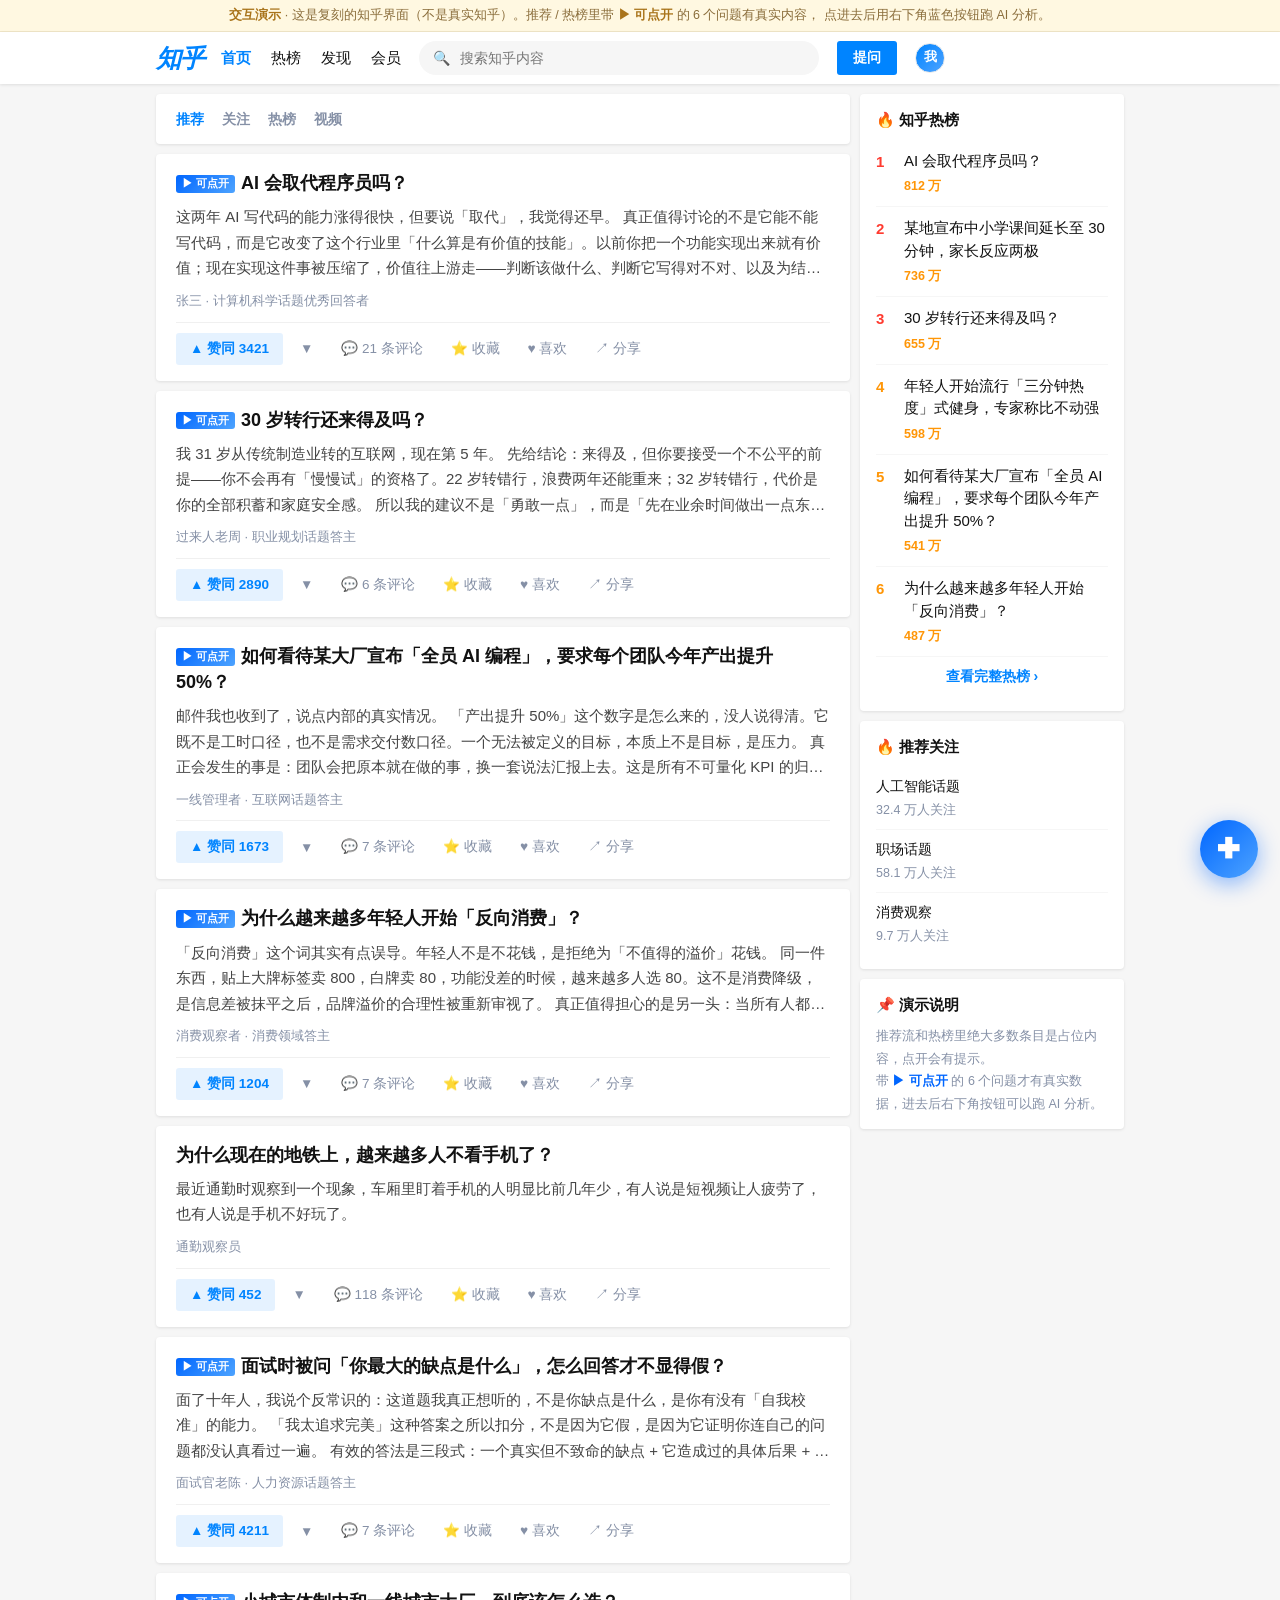
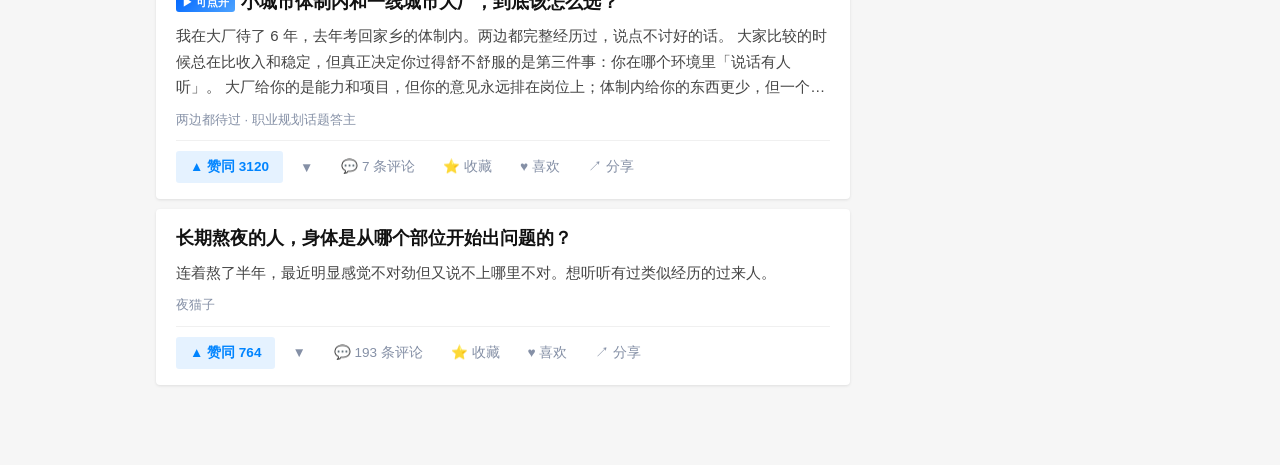
==== commit f5ce1b2c: "首页也留出 AI 入口：评委落在 /demo#/ 不该什么都看不见 原来 paint() 里是 hidden = r.name !== "question" —— 悬浮球只在问题详情页出现。 但提交的" ====
--- a/docs/index.html
+++ b/docs/index.html
@@ -192,7 +192,8 @@
   background:rgba(18,18,18,.88);color:#fff;font-size:13.5px;line-height:1.6;
   padding:11px 18px;border-radius:8px;z-index:2147483600;max-width:min(560px,90vw);
   opacity:0;pointer-events:none;transition:opacity .2s,transform .2s;text-align:center}
-#zh-toast.show{opacity:1;transform:translateX(-50%) translateY(0)}
+/* .show 要把 pointer-events 放开，否则提示里那几个「▶ 问题标题」的链接点不动 */
+#zh-toast.show{opacity:1;transform:translateX(-50%) translateY(0);pointer-events:auto}
 
 /* ═══════════════ AI 诊断卡（争论焦点 + 立场比例条 + 相关帖子） ═══════════════ */
 .zx-diagnosis{background:#fff;border-radius:4px;box-shadow:0 1px 3px rgba(18,18,18,.1);
@@ -932,8 +933,12 @@
     document.getElementById("zh-side").innerHTML = sideHtml;
     const r = currentRoute();
     markTabs(r.name);
-    // 只有详情页才显示 AI 功能
-    document.getElementById("zx-fab").hidden = r.name !== "question";
+    // AI 入口每一页都留着。
+    // 以前是 hidden = r.name !== "question" —— 结果评委点开链接落在首页 #/，
+    // 满屏都是知乎的壳，找不到任何 AI 入口，得先猜中「点进某个问题」才看得到功能。
+    // 首页才是第一印象，入口不能藏。首页没有评论区的那两个功能会自己解释。
+    document.getElementById("zx-fab").hidden = false;
+    document.getElementById("zx-fab").classList.toggle("on-question", r.name === "question");
     window.scrollTo(0, 0);
   }
 
@@ -1157,7 +1162,14 @@
   async function analyze() {
     if (analyzing) return;
     const comments = scrapeComments();
-    if (!comments.length) { toast("这个页面没有可分析的评论"); return; }
+    if (!comments.length) {
+      // 首页/热榜这些列表页没有评论区 —— 别只说「没有」，
+      // 直接把几个能点开的问题摆出来，让人一步到位。
+      const real = REAL_IDS.filter((k) => QUESTIONS[k]).slice(0, 3);
+      toast("这一页是列表页，没有评论区。<br>打开下面任一问题再点一次：<br>" +
+        real.map((k) => `<a href="#/q/${k}" style="color:#0084ff;display:inline-block;margin-top:4px">▶ ${esc(QUESTIONS[k].title)}</a>`).join("<br>"));
+      return;
+    }
 
     analyzing = true;
     const btn = document.getElementById("zx-act-analyze");
@@ -1331,7 +1343,12 @@
     const content = richEl ? richEl.textContent.replace(/\s+/g, " ").trim().slice(0, 3000) : "";
     const titleEl = document.querySelector(".QuestionHeader-title");
     const title = titleEl ? titleEl.textContent.trim() : "";
-    if (!content) { toast("这个页面没识别到正文"); return; }
+    if (!content) {
+      const real = REAL_IDS.filter((k) => QUESTIONS[k]).slice(0, 3);
+      toast("这一页没有正文可拆。<br>打开下面任一回答再点一次：<br>" +
+        real.map((k) => `<a href="#/q/${k}" style="color:#0084ff;display:inline-block;margin-top:4px">▶ ${esc(QUESTIONS[k].title)}</a>`).join("<br>"));
+      return;
+    }
 
     const d = openDrawer(`<div class="zr-head">🧠 思维导图 <button class="zr-close">✕</button></div>
       <div class="zr-count">${esc(title)}</div>
